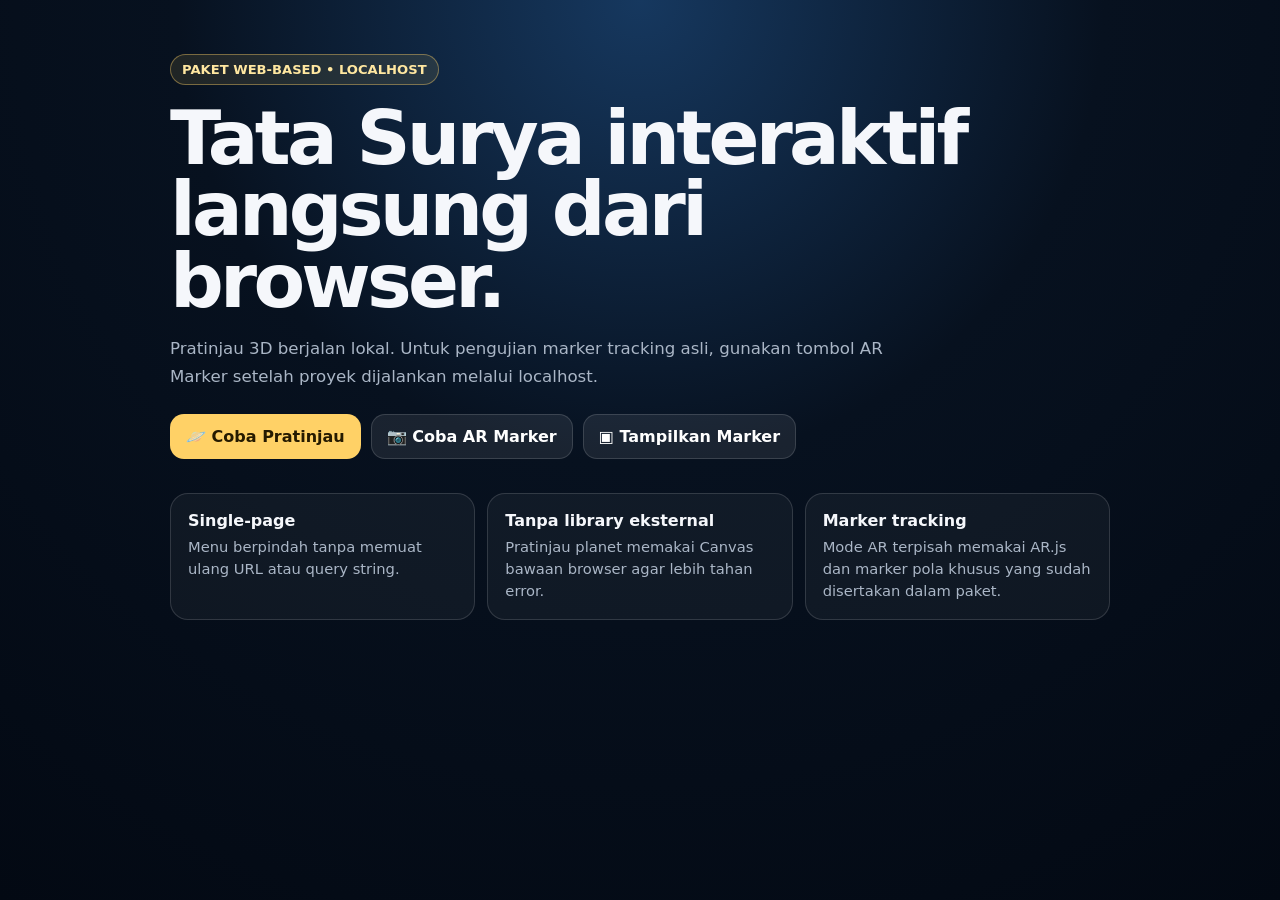
==== index.html @ 42e5815b "Add files via upload" ====
<!doctype html>
<html lang="id">
<head>
<meta charset="utf-8" />
<meta name="viewport" content="width=device-width,initial-scale=1,viewport-fit=cover" />
<meta name="theme-color" content="#07111f" />
<title>WebAR Tata Surya — Paket Localhost</title>
<style>
:root{color-scheme:dark;--bg:#07111f;--panel:rgba(7,17,31,.88);--line:rgba(255,255,255,.14);--text:#f5f7fb;--muted:#aab6c6;--accent:#ffd166;--danger:#ff7b7b}
*{box-sizing:border-box}html,body{margin:0;width:100%;height:100%;font-family:Inter,ui-sans-serif,system-ui,-apple-system,BlinkMacSystemFont,"Segoe UI",sans-serif;background:#030913;color:var(--text);overflow:hidden}
button{font:inherit}.app{position:relative;width:100%;height:100%;background:radial-gradient(circle at 50% 0,#16385f 0,#07111f 42%,#030913 100%)}
.view{display:none;position:absolute;inset:0}.view.active{display:block}.home{overflow:auto;padding:54px 20px 120px}.home-inner{max-width:940px;margin:auto}.badge{display:inline-block;padding:7px 11px;border-radius:999px;border:1px solid rgba(255,209,102,.4);background:rgba(255,209,102,.1);color:#ffe7a0;font-size:.82rem;font-weight:800}.home h1{font-size:clamp(2.3rem,8vw,4.7rem);line-height:.95;letter-spacing:-.05em;margin:18px 0;max-width:820px}.lead{max-width:730px;line-height:1.65;color:var(--muted);font-size:1.04rem}.actions{display:flex;gap:10px;flex-wrap:wrap;margin-top:24px}.btn{border:1px solid var(--line);border-radius:14px;padding:12px 15px;font-weight:800;cursor:pointer;background:rgba(255,255,255,.08);color:#fff}.btn.primary{background:var(--accent);color:#251a00;border-color:transparent}.btn:active{transform:translateY(1px)}.grid{display:grid;grid-template-columns:repeat(3,1fr);gap:12px;margin-top:34px}.card{padding:17px;border:1px solid var(--line);border-radius:18px;background:rgba(255,255,255,.045)}.card strong{display:block;margin-bottom:6px}.card span{color:var(--muted);font-size:.92rem;line-height:1.5}
.topbar{position:absolute;z-index:20;top:10px;left:10px;right:10px;display:flex;gap:8px;justify-content:space-between;pointer-events:none}.topbar>*{pointer-events:auto}.navgrp{display:flex;gap:7px;flex-wrap:wrap}.navbtn{border:1px solid var(--line);background:rgba(4,10,18,.82);backdrop-filter:blur(10px);color:#fff;border-radius:999px;padding:9px 12px;cursor:pointer;font-weight:700;font-size:.82rem}.status{position:absolute;z-index:18;top:58px;left:50%;transform:translateX(-50%);max-width:min(92vw,720px);padding:8px 12px;border-radius:999px;background:rgba(4,10,18,.76);border:1px solid var(--line);font-size:.82rem;text-align:center;backdrop-filter:blur(10px)}
.scene{position:absolute;inset:0;background:#020712}.scene canvas{width:100%;height:100%;display:block;touch-action:none}.controls{position:absolute;z-index:20;left:10px;right:10px;bottom:10px;display:flex;align-items:center;gap:9px;flex-wrap:wrap;padding:10px;border:1px solid var(--line);border-radius:16px;background:var(--panel);backdrop-filter:blur(12px)}.controls .btn{padding:9px 12px}.controls label{display:flex;align-items:center;gap:8px;font-size:.86rem}.controls .grow{flex:1 1 180px}.controls input[type=range]{width:min(35vw,180px)}
.camera-wrap{position:absolute;inset:0;background:#000;overflow:hidden}.camera-wrap video{position:absolute;inset:0;width:100%;height:100%;object-fit:cover;background:#000}.camera-wrap canvas{position:absolute;inset:0;width:100%;height:100%;pointer-events:none}.camera-msg{position:absolute;z-index:15;left:50%;top:50%;transform:translate(-50%,-50%);width:min(88vw,520px);padding:18px;border-radius:18px;background:rgba(5,12,22,.9);border:1px solid var(--line);text-align:center;line-height:1.5}.camera-msg.hidden{display:none}.camera-msg strong{display:block;margin-bottom:6px}.camera-msg p{margin:6px 0;color:var(--muted)}
.marker{overflow:auto;background:#f7f7f7;color:#111;padding:72px 18px 100px;text-align:center}.marker-box{max-width:560px;margin:0 auto}.marker-art{width:min(82vw,480px);aspect-ratio:1;margin:22px auto;background:#fff;border:34px solid #111;display:grid;place-items:center;box-shadow:0 8px 30px rgba(0,0,0,.12)}.marker-core{width:72%;height:72%;display:grid;grid-template-columns:repeat(4,1fr);grid-template-rows:repeat(4,1fr);gap:5%;transform:rotate(8deg)}.marker-core i{display:block;background:#111}.marker-core i:nth-child(2),.marker-core i:nth-child(4),.marker-core i:nth-child(5),.marker-core i:nth-child(7),.marker-core i:nth-child(10),.marker-core i:nth-child(12),.marker-core i:nth-child(13),.marker-core i:nth-child(15){background:transparent;border:7px solid #111}.marker p{color:#555;line-height:1.55}.notice{margin:18px auto 0;max-width:680px;padding:12px 14px;border-radius:14px;background:#fff3cd;color:#5f4a00;border:1px solid #f0d77b;font-size:.9rem;line-height:1.5}
.toast{position:absolute;z-index:50;left:50%;bottom:86px;transform:translateX(-50%);max-width:min(92vw,620px);padding:10px 13px;border-radius:12px;background:#1d2a3c;border:1px solid var(--line);box-shadow:0 12px 30px rgba(0,0,0,.3);font-size:.84rem;opacity:0;pointer-events:none;transition:.2s}.toast.show{opacity:1}.toast.error{background:#3a171a;border-color:rgba(255,123,123,.5)}
@media(max-width:720px){.grid{grid-template-columns:1fr}.home{padding-top:42px}.status{top:58px}.controls{bottom:7px;left:7px;right:7px}.topbar{left:7px;right:7px;gap:5px}.navgrp{gap:4px;flex-wrap:nowrap}.navbtn{padding:8px 9px;font-size:.75rem}}
@media print{body{overflow:visible}.app,.view{position:static;height:auto}.view{display:none!important}#markerView{display:block!important}.topbar,.notice{display:none!important}.marker{padding:0}.marker-art{box-shadow:none;margin:0 auto}}
</style>
</head>
<body>
<div class="app" id="app">
  <section class="view home active" id="homeView">
    <div class="home-inner">
      <span class="badge">PAKET WEB-BASED • LOCALHOST</span>
      <h1>Tata Surya interaktif langsung dari browser.</h1>
      <p class="lead">Pratinjau 3D berjalan lokal. Untuk pengujian marker tracking asli, gunakan tombol AR Marker setelah proyek dijalankan melalui localhost.</p>
      <div class="actions">
        <button class="btn primary" data-view="previewView">🪐 Coba Pratinjau</button>
        <button class="btn" onclick="location.href='ar-marker.html'">📷 Coba AR Marker</button>
        <button class="btn" onclick="location.href='marker.html'">▣ Tampilkan Marker</button>
      </div>
      <div class="grid">
        <div class="card"><strong>Single-page</strong><span>Menu berpindah tanpa memuat ulang URL atau query string.</span></div>
        <div class="card"><strong>Tanpa library eksternal</strong><span>Pratinjau planet memakai Canvas bawaan browser agar lebih tahan error.</span></div>
        <div class="card"><strong>Marker tracking</strong><span>Mode AR terpisah memakai AR.js dan marker pola khusus yang sudah disertakan dalam paket.</span></div>
      </div>
    </div>
  </section>

  <section class="view" id="previewView">
    <div class="scene"><canvas id="previewCanvas"></canvas></div>
    <div class="topbar"><button class="navbtn keep" data-view="homeView">← Menu</button><div class="navgrp"><button class="navbtn" data-view="previewView">3D</button><button class="navbtn" onclick="location.href='ar-marker.html'">AR</button><button class="navbtn" onclick="location.href='marker.html'">Marker</button></div></div>
    <div class="status">Geser kiri/kanan untuk mengubah sudut pandang.</div>
    <div class="controls">
      <button class="btn" id="pausePreview">⏸ Jeda</button>
      <label class="grow">Kecepatan <input id="speedPreview" type="range" min="0.2" max="3" step="0.1" value="1"><strong id="speedPreviewText">1.0×</strong></label>
      <label><input id="labelsPreview" type="checkbox" checked> Label</label>
    </div>
  </section>

  <section class="view" id="arView">
    <div class="camera-wrap">
      <video id="cameraVideo" autoplay playsinline muted></video>
      <canvas id="arCanvas"></canvas>
      <div class="camera-msg" id="cameraMsg"><strong>Mode kamera belum aktif</strong><p>Tekan tombol “Aktifkan Kamera”. Browser akan meminta izin kamera bila didukung.</p><button class="btn primary" id="startCamera">Aktifkan Kamera</button></div>
    </div>
    <div class="topbar"><button class="navbtn keep" data-view="homeView">← Menu</button><div class="navgrp"><button class="navbtn" data-view="previewView">3D</button><button class="navbtn" onclick="location.href='ar-marker.html'">AR</button><button class="navbtn" onclick="location.href='marker.html'">Marker</button></div></div>
    <div class="status" id="arStatus">Mode AR prototipe: objek 3D ditumpangkan di atas kamera.</div>
    <div class="controls">
      <button class="btn" id="pauseAR">⏸ Jeda</button>
      <label class="grow">Kecepatan <input id="speedAR" type="range" min="0.2" max="3" step="0.1" value="1"><strong id="speedARText">1.0×</strong></label>
      <label><input id="labelsAR" type="checkbox" checked> Label</label>
    </div>
  </section>

  <section class="view marker" id="markerView">
    <div class="topbar"><button class="navbtn keep" data-view="homeView">← Menu</button><div class="navgrp"><button class="navbtn" data-view="previewView">3D</button><button class="navbtn" onclick="location.href='ar-marker.html'">AR</button><button class="navbtn" onclick="location.href='marker.html'">Marker</button></div></div>
    <div class="marker-box">
      <h1>Marker prototipe</h1>
      <p>Marker ini digunakan sebagai contoh target cetak. Pada versi final WebAR, tracking marker dapat diaktifkan setelah halaman dipublikasikan melalui HTTPS.</p>
      <div class="marker-art" aria-label="Marker hitam putih">
        <div class="marker-core">
          <i></i><i></i><i></i><i></i><i></i><i></i><i></i><i></i><i></i><i></i><i></i><i></i><i></i><i></i><i></i><i></i>
        </div>
      </div>
      <button class="btn primary" id="printMarker">Cetak Marker</button>
      <div class="notice"><strong>Catatan:</strong> versi ini memprioritaskan tombol dan pratinjau yang benar-benar berjalan. Tracking marker penuh belum dipaksakan di file lokal karena membutuhkan lingkungan HTTPS dan library AR yang dapat dimuat.</div>
    </div>
  </section>
  <div class="toast" id="toast"></div>
</div>
<script>
'use strict';
const PLANETS=[
{name:'Merkurius',color:'#aaa',size:4,orbit:.12,period:4.8},{name:'Venus',color:'#d6aa72',size:6,orbit:.18,period:7},{name:'Bumi',color:'#3385e6',size:6.5,orbit:.25,period:9},{name:'Mars',color:'#d05d3b',size:5,orbit:.32,period:11.5},{name:'Jupiter',color:'#c6a179',size:11,orbit:.42,period:15},{name:'Saturnus',color:'#d8c48e',size:9.5,orbit:.53,period:19,ring:true},{name:'Uranus',color:'#86d8e2',size:8,orbit:.64,period:23},{name:'Neptunus',color:'#466dd4',size:7.8,orbit:.75,period:28}
];
const state={speed:1,paused:false,labels:true,t:0,rotation:-.25,last:performance.now(),cameraStream:null,current:'homeView'};
const $=id=>document.getElementById(id);
function toast(msg,error=false){const t=$('toast');t.textContent=msg;t.className='toast show'+(error?' error':'');clearTimeout(toast.timer);toast.timer=setTimeout(()=>t.className='toast',2800)}
function showView(id){document.querySelectorAll('.view').forEach(v=>v.classList.toggle('active',v.id===id));state.current=id;if(id!=='arView') stopCamera();resizeAll();}
document.querySelectorAll('[data-view]').forEach(b=>b.addEventListener('click',()=>showView(b.dataset.view)));
$('printMarker').addEventListener('click',()=>window.print());

function bindControl(prefix){const pause=$('pause'+prefix),speed=$('speed'+prefix),speedText=$('speed'+prefix+'Text'),labels=$('labels'+prefix);pause.addEventListener('click',()=>{state.paused=!state.paused;document.querySelectorAll('#pausePreview,#pauseAR').forEach(x=>x.textContent=state.paused?'▶ Lanjutkan':'⏸ Jeda')});speed.addEventListener('input',()=>{state.speed=Number(speed.value);$('speedPreview').value=state.speed;$('speedAR').value=state.speed;$('speedPreviewText').textContent=state.speed.toFixed(1)+'×';$('speedARText').textContent=state.speed.toFixed(1)+'×'});labels.addEventListener('change',()=>{state.labels=labels.checked;$('labelsPreview').checked=state.labels;$('labelsAR').checked=state.labels})}
bindControl('Preview');bindControl('AR');

function setupDrag(canvas){let down=false,lastX=0;const start=x=>{down=true;lastX=x};const move=x=>{if(!down)return;state.rotation+=(x-lastX)*.007;lastX=x};canvas.addEventListener('pointerdown',e=>{canvas.setPointerCapture(e.pointerId);start(e.clientX)});canvas.addEventListener('pointermove',e=>move(e.clientX));canvas.addEventListener('pointerup',()=>down=false);canvas.addEventListener('pointercancel',()=>down=false)}
setupDrag($('previewCanvas'));

function sizeCanvas(c){const r=c.getBoundingClientRect(),d=Math.min(devicePixelRatio||1,2);const w=Math.max(1,Math.round(r.width*d)),h=Math.max(1,Math.round(r.height*d));if(c.width!==w||c.height!==h){c.width=w;c.height=h}return {w,h,d}}
function drawSolar(c,overlay=false){const {w,h,d}=sizeCanvas(c),ctx=c.getContext('2d');ctx.clearRect(0,0,w,h);if(!overlay){const g=ctx.createRadialGradient(w*.5,h*.42,0,w*.5,h*.42,Math.max(w,h)*.65);g.addColorStop(0,'#102b4f');g.addColorStop(1,'#020712');ctx.fillStyle=g;ctx.fillRect(0,0,w,h)}
 const cx=w*.5,cy=h*(overlay?.52:.50),base=Math.min(w,h)*.46;ctx.save();ctx.translate(cx,cy);ctx.rotate(state.rotation*.12);
 PLANETS.forEach(p=>{ctx.beginPath();ctx.strokeStyle=overlay?'rgba(255,255,255,.40)':'rgba(160,180,210,.28)';ctx.lineWidth=Math.max(1,d);ctx.ellipse(0,0,base*p.orbit,base*p.orbit*.34,0,0,Math.PI*2);ctx.stroke()});
 const sunR=Math.max(11,base*.052);const sg=ctx.createRadialGradient(-sunR*.25,-sunR*.25,sunR*.05,0,0,sunR);sg.addColorStop(0,'#fff0a6');sg.addColorStop(.45,'#ffca43');sg.addColorStop(1,'#f69000');ctx.fillStyle=sg;ctx.shadowColor='#ffb21b';ctx.shadowBlur=sunR*.9;ctx.beginPath();ctx.arc(0,0,sunR,0,Math.PI*2);ctx.fill();ctx.shadowBlur=0;
 const items=PLANETS.map((p,i)=>{const a=state.t/p.period*Math.PI*2+i*.69;const ox=Math.cos(a+state.rotation)*base*p.orbit,oz=Math.sin(a+state.rotation),oy=oz*base*p.orbit*.34;const z=(oz+1)/2,scale=.68+z*.7;return {p,i,x:ox,y:oy,z,scale}}).sort((a,b)=>a.z-b.z);
 items.forEach(o=>{const r=Math.max(3,o.p.size*d*.68*o.scale);ctx.fillStyle=o.p.color;ctx.beginPath();ctx.arc(o.x,o.y,r,0,Math.PI*2);ctx.fill();if(o.p.ring){ctx.strokeStyle='rgba(235,216,160,.9)';ctx.lineWidth=Math.max(2,d*1.2);ctx.beginPath();ctx.ellipse(o.x,o.y,r*1.75,r*.48,-.2,0,Math.PI*2);ctx.stroke()}if(state.labels){ctx.fillStyle='#fff';ctx.font=`${Math.max(10,11*d)}px system-ui`;ctx.textAlign='center';ctx.shadowColor='rgba(0,0,0,.85)';ctx.shadowBlur=4*d;ctx.fillText(o.p.name,o.x,o.y-r-6*d);ctx.shadowBlur=0}});ctx.restore()}
function frame(now){const dt=Math.min(.05,(now-state.last)/1000||0);state.last=now;if(!state.paused)state.t+=dt*state.speed;drawSolar($('previewCanvas'),false);drawSolar($('arCanvas'),true);requestAnimationFrame(frame)}requestAnimationFrame(frame);
function resizeAll(){drawSolar($('previewCanvas'),false);drawSolar($('arCanvas'),true)}window.addEventListener('resize',resizeAll);

async function startCamera(){const msg=$('cameraMsg'),status=$('arStatus');if(!navigator.mediaDevices||!navigator.mediaDevices.getUserMedia){msg.innerHTML='<strong>Kamera tidak tersedia pada konteks ini</strong><p>Browser/pratinjau ini tidak memberikan akses kamera. Simulasi planet tetap aktif di atas latar hitam.</p><button class="btn" id="retryCamera">Coba lagi</button>';setTimeout(()=>{const b=$('retryCamera');if(b)b.onclick=startCamera},0);toast('Akses kamera tidak tersedia di lingkungan ini.',true);return}
 try{status.textContent='Meminta izin kamera…';const stream=await navigator.mediaDevices.getUserMedia({video:{facingMode:{ideal:'environment'}},audio:false});state.cameraStream=stream;$('cameraVideo').srcObject=stream;await $('cameraVideo').play();msg.classList.add('hidden');status.textContent='Kamera aktif • Prototipe overlay AR berjalan';toast('Kamera aktif.');}
 catch(err){const reason=err&&err.name?err.name:'CameraError';status.textContent='Kamera gagal diaktifkan';msg.classList.remove('hidden');msg.innerHTML='<strong>Kamera belum dapat digunakan</strong><p>'+reason+'. Pastikan izin kamera diberikan dan halaman dibuka melalui HTTPS.</p><button class="btn primary" id="retryCamera">Coba lagi</button>';setTimeout(()=>{const b=$('retryCamera');if(b)b.onclick=startCamera},0);toast('Kamera gagal: '+reason,true)}}
function stopCamera(){if(state.cameraStream){state.cameraStream.getTracks().forEach(t=>t.stop());state.cameraStream=null}$('cameraVideo').srcObject=null;$('cameraMsg').classList.remove('hidden')}
$('startCamera').addEventListener('click',startCamera);
if(location.hash==='#preview'){showView('previewView')}else{showView('homeView')};
</script>
</body>
</html>
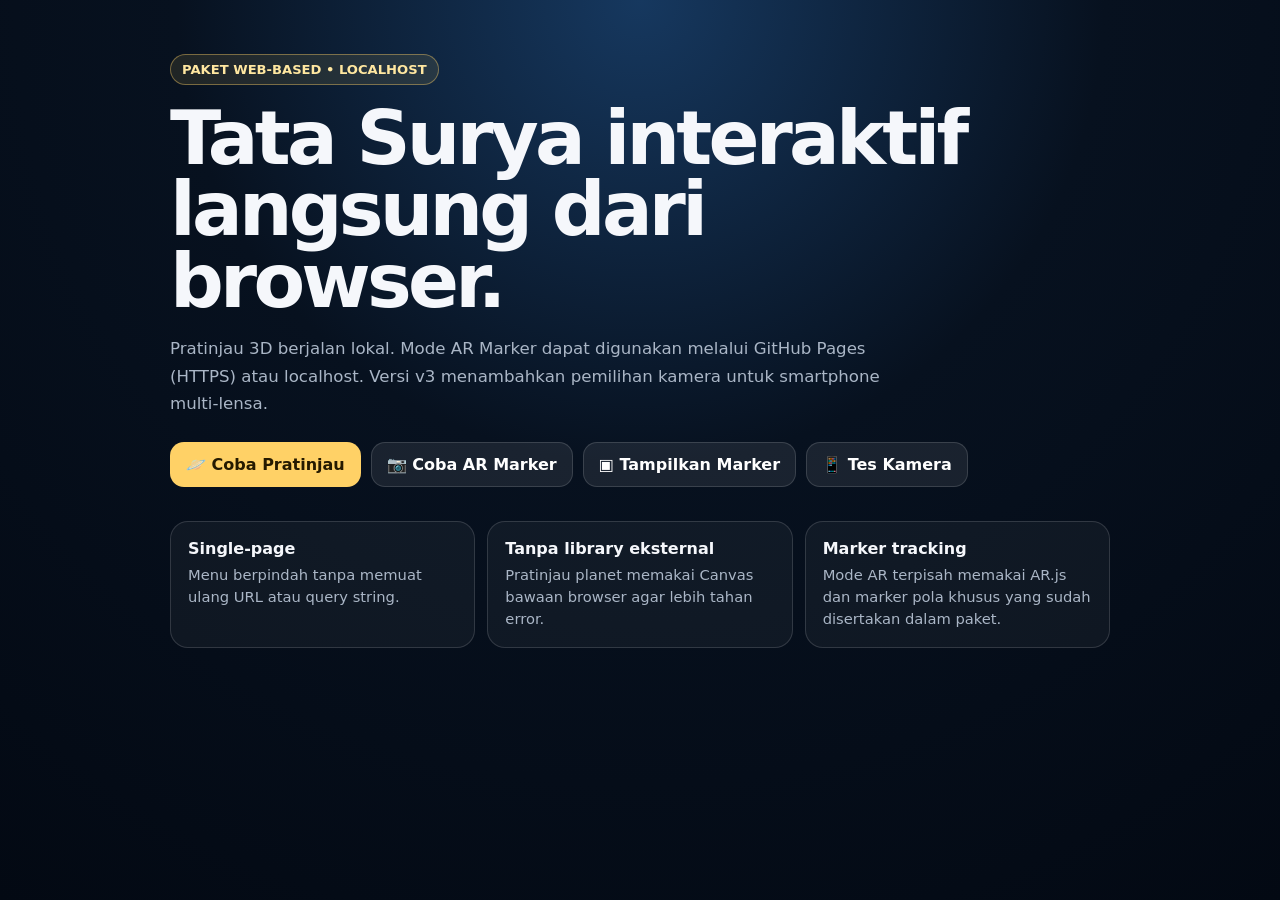
==== commit 16e0b054: "Add files via upload" ====
--- a/index.html
+++ b/index.html
@@ -25,11 +25,12 @@
     <div class="home-inner">
       <span class="badge">PAKET WEB-BASED • LOCALHOST</span>
       <h1>Tata Surya interaktif langsung dari browser.</h1>
-      <p class="lead">Pratinjau 3D berjalan lokal. Untuk pengujian marker tracking asli, gunakan tombol AR Marker setelah proyek dijalankan melalui localhost.</p>
+      <p class="lead">Pratinjau 3D berjalan lokal. Mode AR Marker dapat digunakan melalui GitHub Pages (HTTPS) atau localhost. Versi v3 menambahkan pemilihan kamera untuk smartphone multi-lensa.</p>
       <div class="actions">
         <button class="btn primary" data-view="previewView">🪐 Coba Pratinjau</button>
         <button class="btn" onclick="location.href='ar-marker.html'">📷 Coba AR Marker</button>
         <button class="btn" onclick="location.href='marker.html'">▣ Tampilkan Marker</button>
+        <button class="btn" onclick="location.href='camera-test.html'">📱 Tes Kamera</button>
       </div>
       <div class="grid">
         <div class="card"><strong>Single-page</strong><span>Menu berpindah tanpa memuat ulang URL atau query string.</span></div>
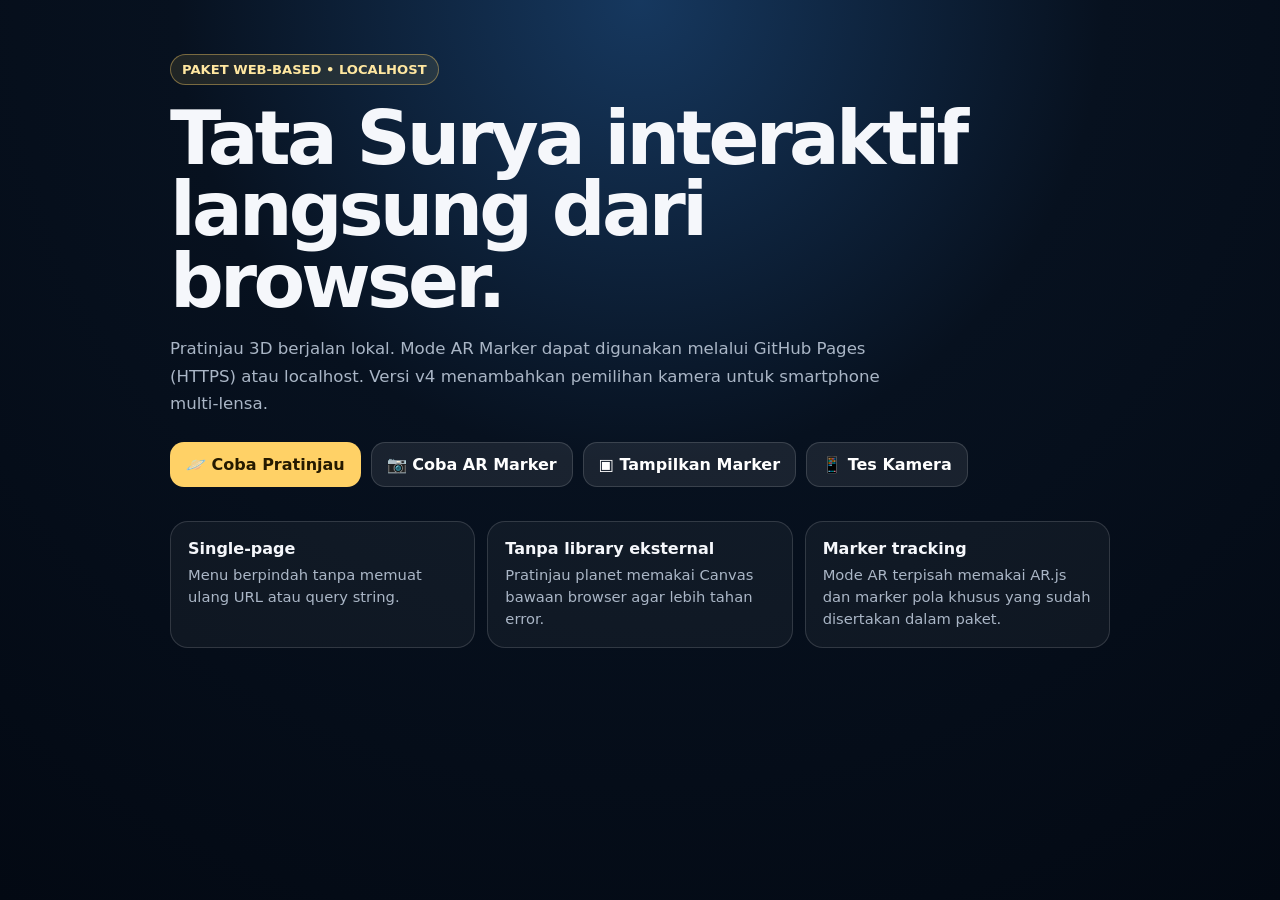
==== commit 705adeec: "Add files via upload" ====
--- a/index.html
+++ b/index.html
@@ -25,7 +25,7 @@
     <div class="home-inner">
       <span class="badge">PAKET WEB-BASED • LOCALHOST</span>
       <h1>Tata Surya interaktif langsung dari browser.</h1>
-      <p class="lead">Pratinjau 3D berjalan lokal. Mode AR Marker dapat digunakan melalui GitHub Pages (HTTPS) atau localhost. Versi v3 menambahkan pemilihan kamera untuk smartphone multi-lensa.</p>
+      <p class="lead">Pratinjau 3D berjalan lokal. Mode AR Marker dapat digunakan melalui GitHub Pages (HTTPS) atau localhost. Versi v4 menambahkan pemilihan kamera untuk smartphone multi-lensa.</p>
       <div class="actions">
         <button class="btn primary" data-view="previewView">🪐 Coba Pratinjau</button>
         <button class="btn" onclick="location.href='ar-marker.html'">📷 Coba AR Marker</button>
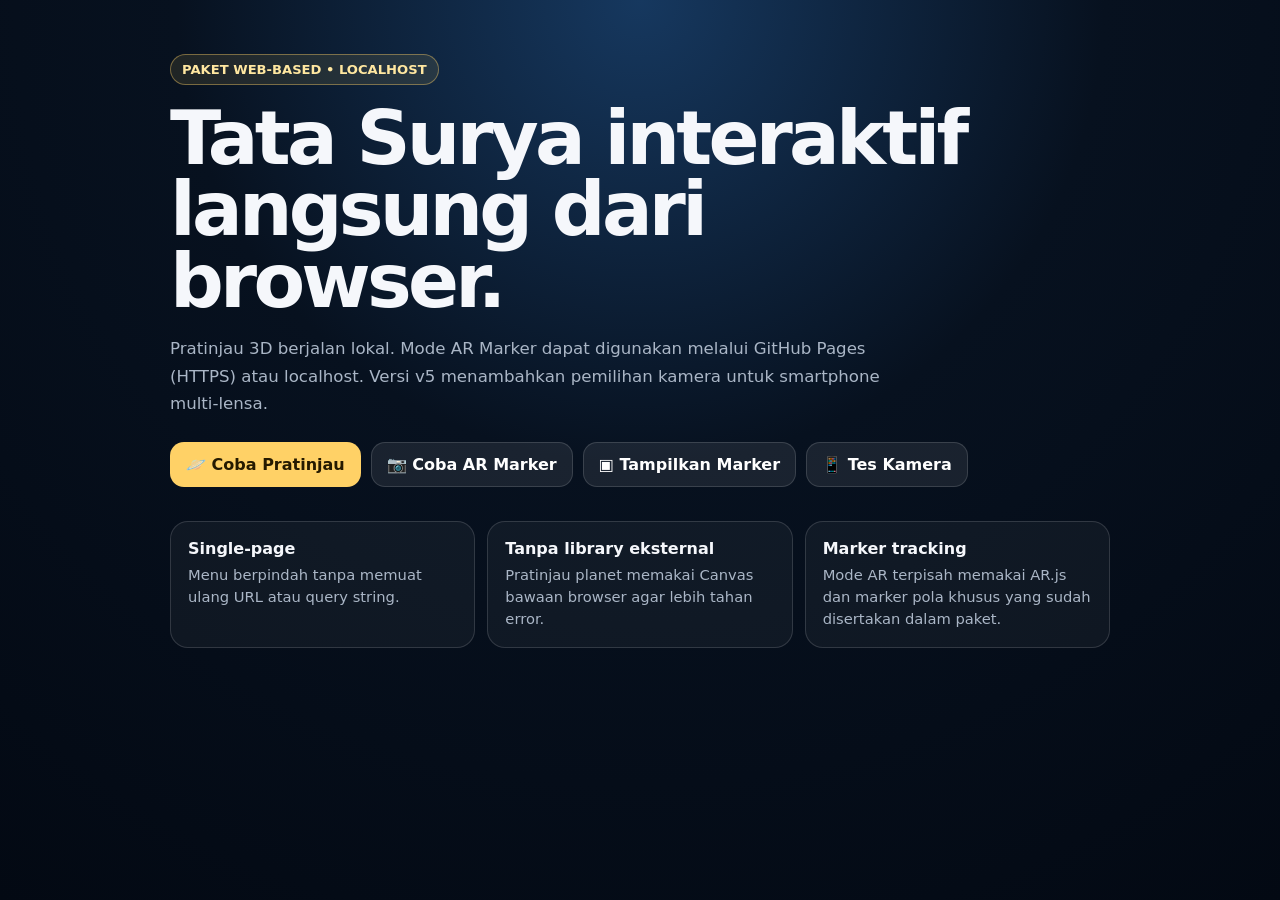
==== commit 1fc51caa: "Add files via upload" ====
--- a/index.html
+++ b/index.html
@@ -25,7 +25,7 @@
     <div class="home-inner">
       <span class="badge">PAKET WEB-BASED • LOCALHOST</span>
       <h1>Tata Surya interaktif langsung dari browser.</h1>
-      <p class="lead">Pratinjau 3D berjalan lokal. Mode AR Marker dapat digunakan melalui GitHub Pages (HTTPS) atau localhost. Versi v4 menambahkan pemilihan kamera untuk smartphone multi-lensa.</p>
+      <p class="lead">Pratinjau 3D berjalan lokal. Mode AR Marker dapat digunakan melalui GitHub Pages (HTTPS) atau localhost. Versi v5 menambahkan pemilihan kamera untuk smartphone multi-lensa.</p>
       <div class="actions">
         <button class="btn primary" data-view="previewView">🪐 Coba Pratinjau</button>
         <button class="btn" onclick="location.href='ar-marker.html'">📷 Coba AR Marker</button>
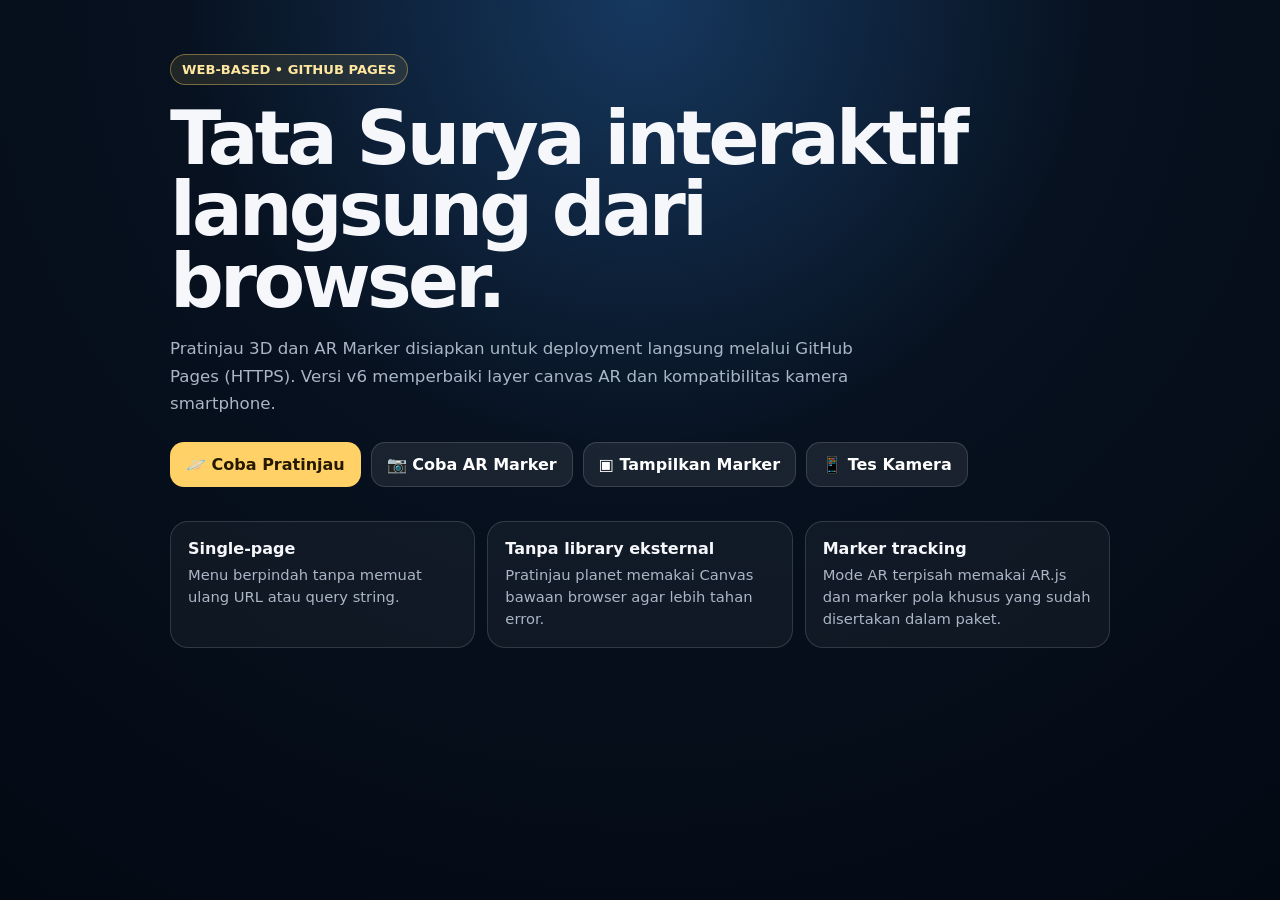
==== commit d75563ca: "Add files via upload" ====
--- a/index.html
+++ b/index.html
@@ -4,7 +4,7 @@
 <meta charset="utf-8" />
 <meta name="viewport" content="width=device-width,initial-scale=1,viewport-fit=cover" />
 <meta name="theme-color" content="#07111f" />
-<title>WebAR Tata Surya — Paket Localhost</title>
+<title>WebAR Tata Surya — GitHub Pages</title>
 <style>
 :root{color-scheme:dark;--bg:#07111f;--panel:rgba(7,17,31,.88);--line:rgba(255,255,255,.14);--text:#f5f7fb;--muted:#aab6c6;--accent:#ffd166;--danger:#ff7b7b}
 *{box-sizing:border-box}html,body{margin:0;width:100%;height:100%;font-family:Inter,ui-sans-serif,system-ui,-apple-system,BlinkMacSystemFont,"Segoe UI",sans-serif;background:#030913;color:var(--text);overflow:hidden}
@@ -23,9 +23,9 @@
 <div class="app" id="app">
   <section class="view home active" id="homeView">
     <div class="home-inner">
-      <span class="badge">PAKET WEB-BASED • LOCALHOST</span>
+      <span class="badge">WEB-BASED • GITHUB PAGES</span>
       <h1>Tata Surya interaktif langsung dari browser.</h1>
-      <p class="lead">Pratinjau 3D berjalan lokal. Mode AR Marker dapat digunakan melalui GitHub Pages (HTTPS) atau localhost. Versi v5 menambahkan pemilihan kamera untuk smartphone multi-lensa.</p>
+      <p class="lead">Pratinjau 3D dan AR Marker disiapkan untuk deployment langsung melalui GitHub Pages (HTTPS). Versi v6 memperbaiki layer canvas AR dan kompatibilitas kamera smartphone.</p>
       <div class="actions">
         <button class="btn primary" data-view="previewView">🪐 Coba Pratinjau</button>
         <button class="btn" onclick="location.href='ar-marker.html'">📷 Coba AR Marker</button>
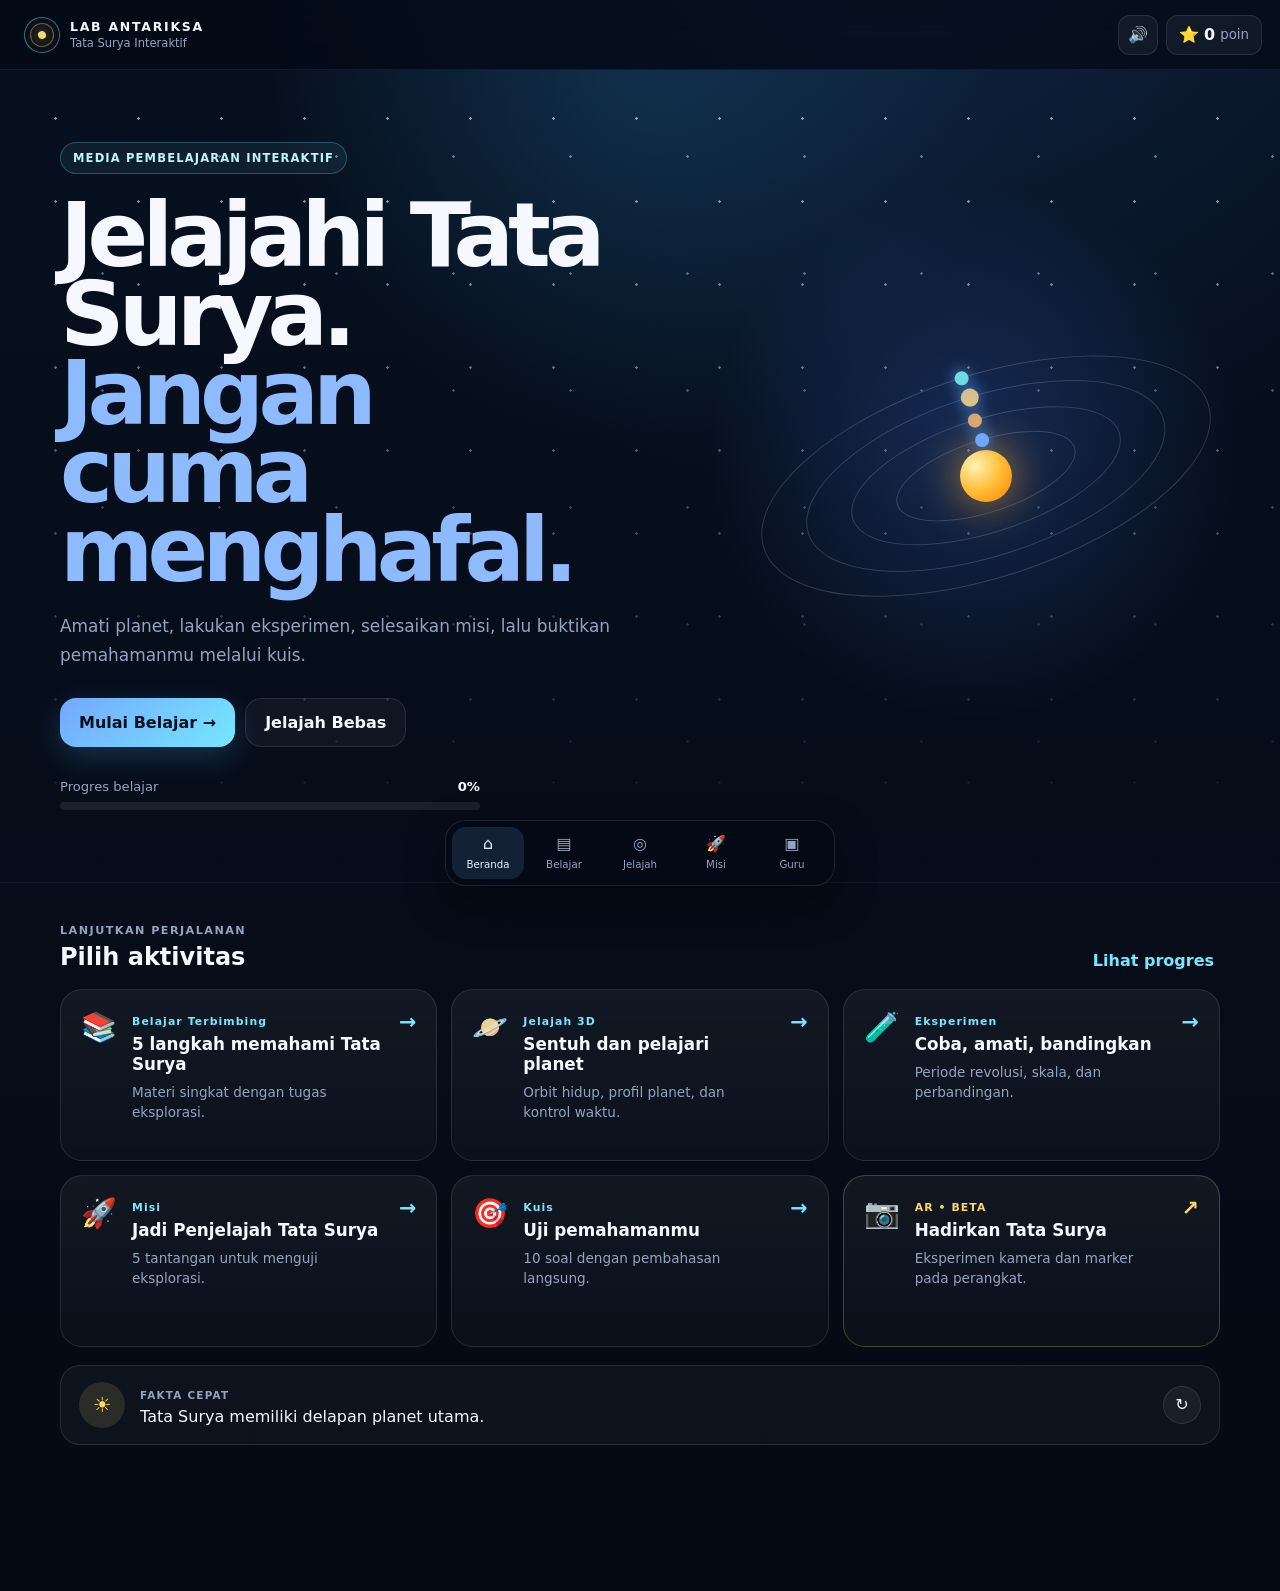
==== commit 6836f9e8: "Add files via upload" ====
--- a/index.html
+++ b/index.html
@@ -1,121 +1,151 @@
 <!doctype html>
 <html lang="id">
 <head>
-<meta charset="utf-8" />
-<meta name="viewport" content="width=device-width,initial-scale=1,viewport-fit=cover" />
-<meta name="theme-color" content="#07111f" />
-<title>WebAR Tata Surya — GitHub Pages</title>
-<style>
-:root{color-scheme:dark;--bg:#07111f;--panel:rgba(7,17,31,.88);--line:rgba(255,255,255,.14);--text:#f5f7fb;--muted:#aab6c6;--accent:#ffd166;--danger:#ff7b7b}
-*{box-sizing:border-box}html,body{margin:0;width:100%;height:100%;font-family:Inter,ui-sans-serif,system-ui,-apple-system,BlinkMacSystemFont,"Segoe UI",sans-serif;background:#030913;color:var(--text);overflow:hidden}
-button{font:inherit}.app{position:relative;width:100%;height:100%;background:radial-gradient(circle at 50% 0,#16385f 0,#07111f 42%,#030913 100%)}
-.view{display:none;position:absolute;inset:0}.view.active{display:block}.home{overflow:auto;padding:54px 20px 120px}.home-inner{max-width:940px;margin:auto}.badge{display:inline-block;padding:7px 11px;border-radius:999px;border:1px solid rgba(255,209,102,.4);background:rgba(255,209,102,.1);color:#ffe7a0;font-size:.82rem;font-weight:800}.home h1{font-size:clamp(2.3rem,8vw,4.7rem);line-height:.95;letter-spacing:-.05em;margin:18px 0;max-width:820px}.lead{max-width:730px;line-height:1.65;color:var(--muted);font-size:1.04rem}.actions{display:flex;gap:10px;flex-wrap:wrap;margin-top:24px}.btn{border:1px solid var(--line);border-radius:14px;padding:12px 15px;font-weight:800;cursor:pointer;background:rgba(255,255,255,.08);color:#fff}.btn.primary{background:var(--accent);color:#251a00;border-color:transparent}.btn:active{transform:translateY(1px)}.grid{display:grid;grid-template-columns:repeat(3,1fr);gap:12px;margin-top:34px}.card{padding:17px;border:1px solid var(--line);border-radius:18px;background:rgba(255,255,255,.045)}.card strong{display:block;margin-bottom:6px}.card span{color:var(--muted);font-size:.92rem;line-height:1.5}
-.topbar{position:absolute;z-index:20;top:10px;left:10px;right:10px;display:flex;gap:8px;justify-content:space-between;pointer-events:none}.topbar>*{pointer-events:auto}.navgrp{display:flex;gap:7px;flex-wrap:wrap}.navbtn{border:1px solid var(--line);background:rgba(4,10,18,.82);backdrop-filter:blur(10px);color:#fff;border-radius:999px;padding:9px 12px;cursor:pointer;font-weight:700;font-size:.82rem}.status{position:absolute;z-index:18;top:58px;left:50%;transform:translateX(-50%);max-width:min(92vw,720px);padding:8px 12px;border-radius:999px;background:rgba(4,10,18,.76);border:1px solid var(--line);font-size:.82rem;text-align:center;backdrop-filter:blur(10px)}
-.scene{position:absolute;inset:0;background:#020712}.scene canvas{width:100%;height:100%;display:block;touch-action:none}.controls{position:absolute;z-index:20;left:10px;right:10px;bottom:10px;display:flex;align-items:center;gap:9px;flex-wrap:wrap;padding:10px;border:1px solid var(--line);border-radius:16px;background:var(--panel);backdrop-filter:blur(12px)}.controls .btn{padding:9px 12px}.controls label{display:flex;align-items:center;gap:8px;font-size:.86rem}.controls .grow{flex:1 1 180px}.controls input[type=range]{width:min(35vw,180px)}
-.camera-wrap{position:absolute;inset:0;background:#000;overflow:hidden}.camera-wrap video{position:absolute;inset:0;width:100%;height:100%;object-fit:cover;background:#000}.camera-wrap canvas{position:absolute;inset:0;width:100%;height:100%;pointer-events:none}.camera-msg{position:absolute;z-index:15;left:50%;top:50%;transform:translate(-50%,-50%);width:min(88vw,520px);padding:18px;border-radius:18px;background:rgba(5,12,22,.9);border:1px solid var(--line);text-align:center;line-height:1.5}.camera-msg.hidden{display:none}.camera-msg strong{display:block;margin-bottom:6px}.camera-msg p{margin:6px 0;color:var(--muted)}
-.marker{overflow:auto;background:#f7f7f7;color:#111;padding:72px 18px 100px;text-align:center}.marker-box{max-width:560px;margin:0 auto}.marker-art{width:min(82vw,480px);aspect-ratio:1;margin:22px auto;background:#fff;border:34px solid #111;display:grid;place-items:center;box-shadow:0 8px 30px rgba(0,0,0,.12)}.marker-core{width:72%;height:72%;display:grid;grid-template-columns:repeat(4,1fr);grid-template-rows:repeat(4,1fr);gap:5%;transform:rotate(8deg)}.marker-core i{display:block;background:#111}.marker-core i:nth-child(2),.marker-core i:nth-child(4),.marker-core i:nth-child(5),.marker-core i:nth-child(7),.marker-core i:nth-child(10),.marker-core i:nth-child(12),.marker-core i:nth-child(13),.marker-core i:nth-child(15){background:transparent;border:7px solid #111}.marker p{color:#555;line-height:1.55}.notice{margin:18px auto 0;max-width:680px;padding:12px 14px;border-radius:14px;background:#fff3cd;color:#5f4a00;border:1px solid #f0d77b;font-size:.9rem;line-height:1.5}
-.toast{position:absolute;z-index:50;left:50%;bottom:86px;transform:translateX(-50%);max-width:min(92vw,620px);padding:10px 13px;border-radius:12px;background:#1d2a3c;border:1px solid var(--line);box-shadow:0 12px 30px rgba(0,0,0,.3);font-size:.84rem;opacity:0;pointer-events:none;transition:.2s}.toast.show{opacity:1}.toast.error{background:#3a171a;border-color:rgba(255,123,123,.5)}
-@media(max-width:720px){.grid{grid-template-columns:1fr}.home{padding-top:42px}.status{top:58px}.controls{bottom:7px;left:7px;right:7px}.topbar{left:7px;right:7px;gap:5px}.navgrp{gap:4px;flex-wrap:nowrap}.navbtn{padding:8px 9px;font-size:.75rem}}
-@media print{body{overflow:visible}.app,.view{position:static;height:auto}.view{display:none!important}#markerView{display:block!important}.topbar,.notice{display:none!important}.marker{padding:0}.marker-art{box-shadow:none;margin:0 auto}}
-</style>
+<meta charset="utf-8">
+<meta name="viewport" content="width=device-width,initial-scale=1,viewport-fit=cover">
+<meta name="theme-color" content="#07101f">
+<meta name="description" content="Laboratorium Tata Surya Interaktif — media pembelajaran berbasis web dengan jelajah planet, eksperimen, misi, kuis, dan AR beta.">
+<title>Laboratorium Tata Surya Interaktif</title>
+<link rel="stylesheet" href="styles.css">
 </head>
 <body>
-<div class="app" id="app">
-  <section class="view home active" id="homeView">
-    <div class="home-inner">
-      <span class="badge">WEB-BASED • GITHUB PAGES</span>
-      <h1>Tata Surya interaktif langsung dari browser.</h1>
-      <p class="lead">Pratinjau 3D dan AR Marker disiapkan untuk deployment langsung melalui GitHub Pages (HTTPS). Versi v6 memperbaiki layer canvas AR dan kompatibilitas kamera smartphone.</p>
-      <div class="actions">
-        <button class="btn primary" data-view="previewView">🪐 Coba Pratinjau</button>
-        <button class="btn" onclick="location.href='ar-marker.html'">📷 Coba AR Marker</button>
-        <button class="btn" onclick="location.href='marker.html'">▣ Tampilkan Marker</button>
-        <button class="btn" onclick="location.href='camera-test.html'">📱 Tes Kamera</button>
-      </div>
-      <div class="grid">
-        <div class="card"><strong>Single-page</strong><span>Menu berpindah tanpa memuat ulang URL atau query string.</span></div>
-        <div class="card"><strong>Tanpa library eksternal</strong><span>Pratinjau planet memakai Canvas bawaan browser agar lebih tahan error.</span></div>
-        <div class="card"><strong>Marker tracking</strong><span>Mode AR terpisah memakai AR.js dan marker pola khusus yang sudah disertakan dalam paket.</span></div>
-      </div>
+<div id="app" class="app-shell">
+  <header class="top-shell">
+    <button class="brand" data-route="home" aria-label="Beranda">
+      <span class="brand-orbit"><i></i></span>
+      <span><b>LAB ANTARIKSA</b><small>Tata Surya Interaktif</small></span>
+    </button>
+    <div class="top-actions">
+      <button class="icon-btn" id="soundToggle" title="Suara" aria-label="Suara">🔊</button>
+      <button class="profile-chip" data-route="progress"><span>⭐</span><b id="topPoints">0</b><small> poin</small></button>
     </div>
-  </section>
+  </header>
 
-  <section class="view" id="previewView">
-    <div class="scene"><canvas id="previewCanvas"></canvas></div>
-    <div class="topbar"><button class="navbtn keep" data-view="homeView">← Menu</button><div class="navgrp"><button class="navbtn" data-view="previewView">3D</button><button class="navbtn" onclick="location.href='ar-marker.html'">AR</button><button class="navbtn" onclick="location.href='marker.html'">Marker</button></div></div>
-    <div class="status">Geser kiri/kanan untuk mengubah sudut pandang.</div>
-    <div class="controls">
-      <button class="btn" id="pausePreview">⏸ Jeda</button>
-      <label class="grow">Kecepatan <input id="speedPreview" type="range" min="0.2" max="3" step="0.1" value="1"><strong id="speedPreviewText">1.0×</strong></label>
-      <label><input id="labelsPreview" type="checkbox" checked> Label</label>
-    </div>
-  </section>
-
-  <section class="view" id="arView">
-    <div class="camera-wrap">
-      <video id="cameraVideo" autoplay playsinline muted></video>
-      <canvas id="arCanvas"></canvas>
-      <div class="camera-msg" id="cameraMsg"><strong>Mode kamera belum aktif</strong><p>Tekan tombol “Aktifkan Kamera”. Browser akan meminta izin kamera bila didukung.</p><button class="btn primary" id="startCamera">Aktifkan Kamera</button></div>
-    </div>
-    <div class="topbar"><button class="navbtn keep" data-view="homeView">← Menu</button><div class="navgrp"><button class="navbtn" data-view="previewView">3D</button><button class="navbtn" onclick="location.href='ar-marker.html'">AR</button><button class="navbtn" onclick="location.href='marker.html'">Marker</button></div></div>
-    <div class="status" id="arStatus">Mode AR prototipe: objek 3D ditumpangkan di atas kamera.</div>
-    <div class="controls">
-      <button class="btn" id="pauseAR">⏸ Jeda</button>
-      <label class="grow">Kecepatan <input id="speedAR" type="range" min="0.2" max="3" step="0.1" value="1"><strong id="speedARText">1.0×</strong></label>
-      <label><input id="labelsAR" type="checkbox" checked> Label</label>
-    </div>
-  </section>
-
-  <section class="view marker" id="markerView">
-    <div class="topbar"><button class="navbtn keep" data-view="homeView">← Menu</button><div class="navgrp"><button class="navbtn" data-view="previewView">3D</button><button class="navbtn" onclick="location.href='ar-marker.html'">AR</button><button class="navbtn" onclick="location.href='marker.html'">Marker</button></div></div>
-    <div class="marker-box">
-      <h1>Marker prototipe</h1>
-      <p>Marker ini digunakan sebagai contoh target cetak. Pada versi final WebAR, tracking marker dapat diaktifkan setelah halaman dipublikasikan melalui HTTPS.</p>
-      <div class="marker-art" aria-label="Marker hitam putih">
-        <div class="marker-core">
-          <i></i><i></i><i></i><i></i><i></i><i></i><i></i><i></i><i></i><i></i><i></i><i></i><i></i><i></i><i></i><i></i>
+  <main id="mainContent">
+    <section class="screen active" data-screen="home">
+      <div class="hero">
+        <div class="hero-stars" aria-hidden="true"></div>
+        <div class="hero-copy">
+          <span class="pill">MEDIA PEMBELAJARAN INTERAKTIF</span>
+          <h1>Jelajahi Tata Surya.<br><span>Jangan cuma menghafal.</span></h1>
+          <p>Amati planet, lakukan eksperimen, selesaikan misi, lalu buktikan pemahamanmu melalui kuis.</p>
+          <div class="hero-actions">
+            <button class="btn primary large" data-route="learn">Mulai Belajar <span>→</span></button>
+            <button class="btn ghost large" data-route="explore">Jelajah Bebas</button>
+          </div>
+          <div class="hero-progress">
+            <div><span>Progres belajar</span><b id="heroProgressText">0%</b></div>
+            <div class="progress-line"><i id="heroProgressBar"></i></div>
+          </div>
+        </div>
+        <div class="hero-visual" aria-hidden="true">
+          <div class="mini-system">
+            <div class="mini-sun"></div>
+            <i class="orbit o1"><b></b></i><i class="orbit o2"><b></b></i><i class="orbit o3"><b></b></i><i class="orbit o4"><b></b></i>
+          </div>
         </div>
       </div>
-      <button class="btn primary" id="printMarker">Cetak Marker</button>
-      <div class="notice"><strong>Catatan:</strong> versi ini memprioritaskan tombol dan pratinjau yang benar-benar berjalan. Tracking marker penuh belum dipaksakan di file lokal karena membutuhkan lingkungan HTTPS dan library AR yang dapat dimuat.</div>
-    </div>
-  </section>
+
+      <div class="content-wrap home-sections">
+        <div class="section-title"><div><span>LANJUTKAN PERJALANAN</span><h2>Pilih aktivitas</h2></div><button class="text-btn" data-route="progress">Lihat progres</button></div>
+        <div class="activity-grid">
+          <button class="activity-card learn-card" data-route="learn"><span class="activity-icon">📚</span><div><small>Belajar Terbimbing</small><h3>5 langkah memahami Tata Surya</h3><p>Materi singkat dengan tugas eksplorasi.</p></div><b>→</b></button>
+          <button class="activity-card" data-route="explore"><span class="activity-icon">🪐</span><div><small>Jelajah 3D</small><h3>Sentuh dan pelajari planet</h3><p>Orbit hidup, profil planet, dan kontrol waktu.</p></div><b>→</b></button>
+          <button class="activity-card" data-route="experiment"><span class="activity-icon">🧪</span><div><small>Eksperimen</small><h3>Coba, amati, bandingkan</h3><p>Periode revolusi, skala, dan perbandingan.</p></div><b>→</b></button>
+          <button class="activity-card" data-route="missions"><span class="activity-icon">🚀</span><div><small>Misi</small><h3>Jadi Penjelajah Tata Surya</h3><p>5 tantangan untuk menguji eksplorasi.</p></div><b>→</b></button>
+          <button class="activity-card" data-route="quiz"><span class="activity-icon">🎯</span><div><small>Kuis</small><h3>Uji pemahamanmu</h3><p>10 soal dengan pembahasan langsung.</p></div><b>→</b></button>
+          <a class="activity-card ar-card" href="ar-marker.html"><span class="activity-icon">📷</span><div><small>AR • BETA</small><h3>Hadirkan Tata Surya</h3><p>Eksperimen kamera dan marker pada perangkat.</p></div><b>↗</b></a>
+        </div>
+
+        <div class="fact-strip"><div class="fact-orb">☀</div><div><small>FAKTA CEPAT</small><p id="quickFact">Tata Surya memiliki delapan planet utama.</p></div><button id="nextFact" class="round-btn">↻</button></div>
+      </div>
+    </section>
+
+    <section class="screen" data-screen="learn">
+      <div class="page-head content-wrap"><div><span class="eyebrow">BELAJAR TERBIMBING</span><h1>Kenali Tata Surya langkah demi langkah.</h1><p>Setiap bagian berisi satu konsep utama dan satu aktivitas kecil.</p></div><div class="lesson-ring"><strong id="lessonCount">1</strong><small>/ 5</small></div></div>
+      <div class="content-wrap lesson-layout">
+        <aside class="lesson-nav" id="lessonNav"></aside>
+        <article class="lesson-panel">
+          <div class="lesson-visual"><canvas id="lessonCanvas"></canvas><div class="visual-hint" id="lessonHint">Amati simulasi</div></div>
+          <div class="lesson-copy"><span class="eyebrow" id="lessonEyebrow"></span><h2 id="lessonTitle"></h2><p id="lessonBody"></p><div class="task-box"><span>🎯 Tugas kecil</span><p id="lessonTask"></p></div><div class="row-actions"><button class="btn ghost" id="lessonPrev">← Sebelumnya</button><button class="btn primary" id="lessonNext">Lanjut →</button></div></div>
+        </article>
+      </div>
+    </section>
+
+    <section class="screen full-screen-page" data-screen="explore">
+      <div class="space-stage" id="spaceStage"><canvas id="spaceCanvas"></canvas><div class="space-glow"></div></div>
+      <div class="explore-header"><button class="glass-btn" data-route="home">←</button><div><small>JELAJAH 3D</small><b id="exploreTitle">Tata Surya</b></div><button class="glass-btn" id="exploreHelp">?</button></div>
+      <div class="explore-tools"><button class="tool active" data-filter="all">Semua</button><button class="tool" data-filter="inner">Planet Dalam</button><button class="tool" data-filter="outer">Planet Luar</button></div>
+      <div class="explore-controls"><button class="control-btn" id="pauseOrbit">⏸</button><label><span>Waktu</span><input id="orbitSpeed" type="range" min="0.2" max="4" step="0.2" value="1"><b id="orbitSpeedText">1×</b></label><button class="control-btn" id="toggleLabels">Aa</button></div>
+      <div class="planet-sheet" id="planetSheet" aria-live="polite">
+        <button class="sheet-close" id="sheetClose">×</button><div class="planet-badge" id="planetBadge"></div><div class="sheet-head"><div><small id="planetType"></small><h2 id="planetName"></h2><p id="planetFact"></p></div><div class="planet-ball" id="planetBall"></div></div><div class="stat-grid" id="planetStats"></div><div class="sheet-actions"><button class="btn primary" id="compareThis">Bandingkan</button><button class="btn ghost" id="planetChallenge">Tantang Saya</button></div>
+      </div>
+    </section>
+
+    <section class="screen" data-screen="experiment">
+      <div class="page-head content-wrap"><div><span class="eyebrow">LABORATORIUM</span><h1>Belajar dengan mencoba.</h1><p>Ubah variabel, amati hasilnya, lalu tarik kesimpulan.</p></div></div>
+      <div class="content-wrap exp-tabs"><button class="tab active" data-exp="orbit">⏱ Tahun Planet</button><button class="tab" data-exp="scale">📏 Skala Planet</button><button class="tab" data-exp="compare">⚖️ Perbandingan</button></div>
+      <div class="content-wrap">
+        <section class="experiment-card active" data-exp-panel="orbit">
+          <div class="exp-copy"><span class="eyebrow">EKSPERIMEN 01</span><h2>Berapa lama satu tahun di planet lain?</h2><p>Pilih planet, jalankan waktu, dan lihat seberapa cepat planet menyelesaikan satu revolusi dibanding Bumi.</p><label class="field"><span>Pilih planet</span><select id="orbitPlanetSelect"></select></label><div class="row-actions"><button class="btn primary" id="runYear">▶ Jalankan</button><button class="btn ghost" id="resetYear">Ulangi</button></div><div class="insight" id="orbitInsight">Pilih planet lalu jalankan simulasi.</div></div>
+          <div class="exp-visual"><canvas id="orbitExperimentCanvas"></canvas><div class="year-meter"><div><span>Waktu simulasi</span><b id="simDay">0 hari Bumi</b></div><div class="progress-line"><i id="yearProgress"></i></div></div></div>
+        </section>
+        <section class="experiment-card" data-exp-panel="scale">
+          <div class="exp-copy"><span class="eyebrow">EKSPERIMEN 02</span><h2>Seberapa besar planet dibanding Bumi?</h2><p>Geser pembanding. Ukuran lingkaran menggunakan rasio diameter planet terhadap Bumi.</p><label class="field"><span>Bandingkan dengan Bumi</span><select id="scalePlanetSelect"></select></label><div class="insight" id="scaleInsight"></div></div>
+          <div class="scale-stage"><div class="scale-item earth"><span>Bumi</span><i></i></div><div class="scale-item target"><span id="scaleTargetName"></span><i id="scaleTargetBall"></i></div></div>
+        </section>
+        <section class="experiment-card" data-exp-panel="compare">
+          <div class="exp-copy"><span class="eyebrow">EKSPERIMEN 03</span><h2>Bandingkan dua planet.</h2><p>Pilih dua planet dan cari persamaan maupun perbedaannya.</p><div class="compare-pickers"><select id="compareA"></select><span>VS</span><select id="compareB"></select></div><button class="btn primary" id="doCompare">Bandingkan</button></div>
+          <div class="compare-board" id="compareBoard"></div>
+        </section>
+      </div>
+    </section>
+
+    <section class="screen" data-screen="missions">
+      <div class="page-head content-wrap"><div><span class="eyebrow">MISI PENJELAJAH</span><h1>Selesaikan lima tantangan.</h1><p>Misi akan tercentang otomatis ketika aktivitas terkait selesai.</p></div><div class="points-card"><span>⭐</span><strong id="missionPoints">0</strong><small>poin</small></div></div>
+      <div class="content-wrap mission-list" id="missionList"></div>
+    </section>
+
+    <section class="screen" data-screen="quiz">
+      <div class="quiz-shell content-wrap">
+        <div class="quiz-intro" id="quizIntro"><span class="eyebrow">KUIS AKHIR</span><h1>Siap menguji pemahaman?</h1><p>Sepuluh soal. Setiap jawaban langsung disertai pembahasan. Nilai terbaik akan tersimpan di perangkat ini.</p><div class="quiz-meta"><span>🎯 10 soal</span><span>⭐ hingga 100 poin</span><span>💡 pembahasan langsung</span></div><button class="btn primary large" id="startQuiz">Mulai Kuis →</button></div>
+        <div class="quiz-box" id="quizBox" hidden><div class="quiz-top"><span id="quizNumber">Soal 1/10</span><span>Skor <b id="quizScore">0</b></span></div><div class="progress-line"><i id="quizProgress"></i></div><h2 id="quizQuestion"></h2><div class="choices" id="quizChoices"></div><div class="feedback" id="quizFeedback" hidden></div><button class="btn primary" id="nextQuestion" hidden>Lanjut →</button></div>
+        <div class="quiz-result" id="quizResult" hidden></div>
+      </div>
+    </section>
+
+    <section class="screen" data-screen="progress">
+      <div class="page-head content-wrap"><div><span class="eyebrow">PROGRES BELAJAR</span><h1>Perjalananmu sejauh ini.</h1><p>Progres disimpan di browser perangkat ini tanpa akun.</p></div><button class="btn ghost" id="resetProgress">Reset progres</button></div>
+      <div class="content-wrap progress-dashboard">
+        <div class="big-progress"><div class="progress-ring" id="progressRing"><span><b id="progressPercent">0</b>%</span></div><div><small>PROGRES KESELURUHAN</small><h2 id="progressTitle">Baru mulai</h2><p id="progressDesc">Mulai satu aktivitas untuk mencatat progres.</p></div></div>
+        <div class="metric-grid"><div class="metric"><span>⭐</span><b id="metricPoints">0</b><small>Total poin</small></div><div class="metric"><span>🚀</span><b id="metricMissions">0/5</b><small>Misi selesai</small></div><div class="metric"><span>🎯</span><b id="metricQuiz">—</b><small>Nilai kuis terbaik</small></div><div class="metric"><span>🪐</span><b id="metricPlanets">0/8</b><small>Planet dijelajahi</small></div></div>
+        <div class="achievement-panel"><div class="section-title"><div><span>PENCAPAIAN</span><h2>Lencana</h2></div></div><div class="badge-grid" id="badgeGrid"></div></div>
+      </div>
+    </section>
+
+    <section class="screen" data-screen="teacher">
+      <div class="page-head content-wrap"><div><span class="eyebrow">MODE GURU</span><h1>Kontrol sederhana untuk presentasi kelas.</h1><p>Gunakan halaman ini saat materi ditampilkan melalui proyektor atau layar kelas.</p></div></div>
+      <div class="content-wrap teacher-grid"><button class="teacher-card" data-route="learn"><span>01</span><h3>Materi Terbimbing</h3><p>Tampilkan konsep langkah demi langkah.</p></button><button class="teacher-card" data-route="explore"><span>02</span><h3>Demonstrasi Orbit</h3><p>Putar simulasi dan pilih planet.</p></button><button class="teacher-card" data-route="experiment"><span>03</span><h3>Eksperimen Kelas</h3><p>Bandingkan periode dan ukuran planet.</p></button><button class="teacher-card" data-route="quiz"><span>04</span><h3>Kuis Bersama</h3><p>Gunakan pertanyaan sebagai diskusi kelas.</p></button><button class="teacher-card" id="presentationMode"><span>⛶</span><h3>Layar Penuh</h3><p>Masuk mode presentasi browser.</p></button><button class="teacher-card" data-route="sources"><span>i</span><h3>Sumber Data</h3><p>Lihat rujukan fakta astronomi.</p></button></div>
+    </section>
+
+    <section class="screen" data-screen="sources">
+      <div class="page-head content-wrap"><div><span class="eyebrow">SUMBER & CATATAN</span><h1>Dasar data pembelajaran.</h1><p>Fakta utama planet pada prototipe ini merujuk sumber resmi NASA. Nilai tertentu dibulatkan untuk kebutuhan pembelajaran.</p></div></div>
+      <div class="content-wrap source-list" id="sourceList"></div><div class="content-wrap note-card"><h3>Catatan visualisasi</h3><p>Ukuran planet dan jarak orbit pada tampilan utama tidak digambar dalam satu skala fisik yang sama. Penyederhanaan ini disengaja supaya semua planet tetap terlihat pada layar. Eksperimen skala menggunakan perbandingan diameter terhadap Bumi.</p></div>
+    </section>
+  </main>
+
+  <nav class="bottom-nav" aria-label="Navigasi utama">
+    <button data-route="home" class="active"><span>⌂</span><small>Beranda</small></button>
+    <button data-route="learn"><span>▤</span><small>Belajar</small></button>
+    <button data-route="explore"><span>◎</span><small>Jelajah</small></button>
+    <button data-route="missions"><span>🚀</span><small>Misi</small></button>
+    <button data-route="teacher"><span>▣</span><small>Guru</small></button>
+  </nav>
+
+  <div class="modal-backdrop" id="modalBackdrop" hidden><div class="modal" id="modal"><button class="modal-close" id="modalClose">×</button><div id="modalContent"></div></div></div>
   <div class="toast" id="toast"></div>
 </div>
-<script>
-'use strict';
-const PLANETS=[
-{name:'Merkurius',color:'#aaa',size:4,orbit:.12,period:4.8},{name:'Venus',color:'#d6aa72',size:6,orbit:.18,period:7},{name:'Bumi',color:'#3385e6',size:6.5,orbit:.25,period:9},{name:'Mars',color:'#d05d3b',size:5,orbit:.32,period:11.5},{name:'Jupiter',color:'#c6a179',size:11,orbit:.42,period:15},{name:'Saturnus',color:'#d8c48e',size:9.5,orbit:.53,period:19,ring:true},{name:'Uranus',color:'#86d8e2',size:8,orbit:.64,period:23},{name:'Neptunus',color:'#466dd4',size:7.8,orbit:.75,period:28}
-];
-const state={speed:1,paused:false,labels:true,t:0,rotation:-.25,last:performance.now(),cameraStream:null,current:'homeView'};
-const $=id=>document.getElementById(id);
-function toast(msg,error=false){const t=$('toast');t.textContent=msg;t.className='toast show'+(error?' error':'');clearTimeout(toast.timer);toast.timer=setTimeout(()=>t.className='toast',2800)}
-function showView(id){document.querySelectorAll('.view').forEach(v=>v.classList.toggle('active',v.id===id));state.current=id;if(id!=='arView') stopCamera();resizeAll();}
-document.querySelectorAll('[data-view]').forEach(b=>b.addEventListener('click',()=>showView(b.dataset.view)));
-$('printMarker').addEventListener('click',()=>window.print());
-
-function bindControl(prefix){const pause=$('pause'+prefix),speed=$('speed'+prefix),speedText=$('speed'+prefix+'Text'),labels=$('labels'+prefix);pause.addEventListener('click',()=>{state.paused=!state.paused;document.querySelectorAll('#pausePreview,#pauseAR').forEach(x=>x.textContent=state.paused?'▶ Lanjutkan':'⏸ Jeda')});speed.addEventListener('input',()=>{state.speed=Number(speed.value);$('speedPreview').value=state.speed;$('speedAR').value=state.speed;$('speedPreviewText').textContent=state.speed.toFixed(1)+'×';$('speedARText').textContent=state.speed.toFixed(1)+'×'});labels.addEventListener('change',()=>{state.labels=labels.checked;$('labelsPreview').checked=state.labels;$('labelsAR').checked=state.labels})}
-bindControl('Preview');bindControl('AR');
-
-function setupDrag(canvas){let down=false,lastX=0;const start=x=>{down=true;lastX=x};const move=x=>{if(!down)return;state.rotation+=(x-lastX)*.007;lastX=x};canvas.addEventListener('pointerdown',e=>{canvas.setPointerCapture(e.pointerId);start(e.clientX)});canvas.addEventListener('pointermove',e=>move(e.clientX));canvas.addEventListener('pointerup',()=>down=false);canvas.addEventListener('pointercancel',()=>down=false)}
-setupDrag($('previewCanvas'));
-
-function sizeCanvas(c){const r=c.getBoundingClientRect(),d=Math.min(devicePixelRatio||1,2);const w=Math.max(1,Math.round(r.width*d)),h=Math.max(1,Math.round(r.height*d));if(c.width!==w||c.height!==h){c.width=w;c.height=h}return {w,h,d}}
-function drawSolar(c,overlay=false){const {w,h,d}=sizeCanvas(c),ctx=c.getContext('2d');ctx.clearRect(0,0,w,h);if(!overlay){const g=ctx.createRadialGradient(w*.5,h*.42,0,w*.5,h*.42,Math.max(w,h)*.65);g.addColorStop(0,'#102b4f');g.addColorStop(1,'#020712');ctx.fillStyle=g;ctx.fillRect(0,0,w,h)}
- const cx=w*.5,cy=h*(overlay?.52:.50),base=Math.min(w,h)*.46;ctx.save();ctx.translate(cx,cy);ctx.rotate(state.rotation*.12);
- PLANETS.forEach(p=>{ctx.beginPath();ctx.strokeStyle=overlay?'rgba(255,255,255,.40)':'rgba(160,180,210,.28)';ctx.lineWidth=Math.max(1,d);ctx.ellipse(0,0,base*p.orbit,base*p.orbit*.34,0,0,Math.PI*2);ctx.stroke()});
- const sunR=Math.max(11,base*.052);const sg=ctx.createRadialGradient(-sunR*.25,-sunR*.25,sunR*.05,0,0,sunR);sg.addColorStop(0,'#fff0a6');sg.addColorStop(.45,'#ffca43');sg.addColorStop(1,'#f69000');ctx.fillStyle=sg;ctx.shadowColor='#ffb21b';ctx.shadowBlur=sunR*.9;ctx.beginPath();ctx.arc(0,0,sunR,0,Math.PI*2);ctx.fill();ctx.shadowBlur=0;
- const items=PLANETS.map((p,i)=>{const a=state.t/p.period*Math.PI*2+i*.69;const ox=Math.cos(a+state.rotation)*base*p.orbit,oz=Math.sin(a+state.rotation),oy=oz*base*p.orbit*.34;const z=(oz+1)/2,scale=.68+z*.7;return {p,i,x:ox,y:oy,z,scale}}).sort((a,b)=>a.z-b.z);
- items.forEach(o=>{const r=Math.max(3,o.p.size*d*.68*o.scale);ctx.fillStyle=o.p.color;ctx.beginPath();ctx.arc(o.x,o.y,r,0,Math.PI*2);ctx.fill();if(o.p.ring){ctx.strokeStyle='rgba(235,216,160,.9)';ctx.lineWidth=Math.max(2,d*1.2);ctx.beginPath();ctx.ellipse(o.x,o.y,r*1.75,r*.48,-.2,0,Math.PI*2);ctx.stroke()}if(state.labels){ctx.fillStyle='#fff';ctx.font=`${Math.max(10,11*d)}px system-ui`;ctx.textAlign='center';ctx.shadowColor='rgba(0,0,0,.85)';ctx.shadowBlur=4*d;ctx.fillText(o.p.name,o.x,o.y-r-6*d);ctx.shadowBlur=0}});ctx.restore()}
-function frame(now){const dt=Math.min(.05,(now-state.last)/1000||0);state.last=now;if(!state.paused)state.t+=dt*state.speed;drawSolar($('previewCanvas'),false);drawSolar($('arCanvas'),true);requestAnimationFrame(frame)}requestAnimationFrame(frame);
-function resizeAll(){drawSolar($('previewCanvas'),false);drawSolar($('arCanvas'),true)}window.addEventListener('resize',resizeAll);
-
-async function startCamera(){const msg=$('cameraMsg'),status=$('arStatus');if(!navigator.mediaDevices||!navigator.mediaDevices.getUserMedia){msg.innerHTML='<strong>Kamera tidak tersedia pada konteks ini</strong><p>Browser/pratinjau ini tidak memberikan akses kamera. Simulasi planet tetap aktif di atas latar hitam.</p><button class="btn" id="retryCamera">Coba lagi</button>';setTimeout(()=>{const b=$('retryCamera');if(b)b.onclick=startCamera},0);toast('Akses kamera tidak tersedia di lingkungan ini.',true);return}
- try{status.textContent='Meminta izin kamera…';const stream=await navigator.mediaDevices.getUserMedia({video:{facingMode:{ideal:'environment'}},audio:false});state.cameraStream=stream;$('cameraVideo').srcObject=stream;await $('cameraVideo').play();msg.classList.add('hidden');status.textContent='Kamera aktif • Prototipe overlay AR berjalan';toast('Kamera aktif.');}
- catch(err){const reason=err&&err.name?err.name:'CameraError';status.textContent='Kamera gagal diaktifkan';msg.classList.remove('hidden');msg.innerHTML='<strong>Kamera belum dapat digunakan</strong><p>'+reason+'. Pastikan izin kamera diberikan dan halaman dibuka melalui HTTPS.</p><button class="btn primary" id="retryCamera">Coba lagi</button>';setTimeout(()=>{const b=$('retryCamera');if(b)b.onclick=startCamera},0);toast('Kamera gagal: '+reason,true)}}
-function stopCamera(){if(state.cameraStream){state.cameraStream.getTracks().forEach(t=>t.stop());state.cameraStream=null}$('cameraVideo').srcObject=null;$('cameraMsg').classList.remove('hidden')}
-$('startCamera').addEventListener('click',startCamera);
-if(location.hash==='#preview'){showView('previewView')}else{showView('homeView')};
-</script>
+<script src="data.js"></script>
+<script src="app.js"></script>
 </body>
 </html>
--- a/styles.css
+++ b/styles.css
@@ -0,0 +1,21 @@
+:root{
+  --bg:#050b16;--bg2:#071325;--panel:#0c1930;--panel2:#101f39;--line:rgba(255,255,255,.10);
+  --text:#f5f8ff;--muted:#93a4be;--blue:#6ca7ff;--cyan:#76e7ff;--yellow:#ffd86b;--green:#7de0b5;
+  --danger:#ff7d92;--shadow:0 24px 70px rgba(0,0,0,.35);--safe-bottom:max(14px,env(safe-area-inset-bottom));
+}
+*{box-sizing:border-box}[hidden]{display:none!important}html{scroll-behavior:smooth}body{margin:0;min-height:100vh;background:var(--bg);color:var(--text);font-family:Inter,ui-sans-serif,system-ui,-apple-system,BlinkMacSystemFont,"Segoe UI",sans-serif}button,select,input{font:inherit}.app-shell{min-height:100vh;background:radial-gradient(circle at 70% -10%,rgba(38,91,160,.30),transparent 34%),linear-gradient(180deg,#07101f 0%,#050a14 100%)}
+button,a{ -webkit-tap-highlight-color:transparent}.top-shell{position:fixed;z-index:80;top:0;left:0;right:0;height:70px;display:flex;align-items:center;justify-content:space-between;padding:10px 18px;border-bottom:1px solid rgba(255,255,255,.06);background:rgba(5,11,22,.72);backdrop-filter:blur(18px)}.brand{display:flex;align-items:center;gap:10px;background:none;border:0;color:var(--text);text-align:left;cursor:pointer}.brand b{display:block;font-size:.78rem;letter-spacing:.14em}.brand small{display:block;color:var(--muted);margin-top:2px;font-size:.72rem}.brand-orbit{position:relative;width:36px;height:36px;border:1px solid rgba(118,231,255,.45);border-radius:50%;display:grid;place-items:center;transform:rotate(-20deg)}.brand-orbit:before{content:"";position:absolute;width:22px;height:22px;border:1px solid rgba(255,216,107,.4);border-radius:50%;}.brand-orbit i{width:8px;height:8px;background:var(--yellow);border-radius:50%;box-shadow:0 0 16px var(--yellow)}.top-actions{display:flex;gap:8px;align-items:center}.icon-btn,.profile-chip{border:1px solid var(--line);background:rgba(255,255,255,.05);color:var(--text);height:40px;border-radius:12px;cursor:pointer}.icon-btn{width:40px}.profile-chip{display:flex;align-items:center;gap:5px;padding:0 12px}.profile-chip small{color:var(--muted)}
+main{padding-top:70px;padding-bottom:86px}.screen{display:none;min-height:calc(100vh - 70px)}.screen.active{display:block}.full-screen-page{position:relative;min-height:calc(100dvh - 70px);overflow:hidden}.content-wrap{width:min(1160px,calc(100% - 32px));margin:0 auto}.eyebrow{display:inline-block;color:var(--cyan);font-size:.72rem;font-weight:900;letter-spacing:.14em}.page-head{display:flex;justify-content:space-between;align-items:flex-end;gap:30px;padding-top:54px;padding-bottom:30px}.page-head h1{font-size:clamp(2rem,4vw,3.7rem);letter-spacing:-.045em;line-height:1.02;margin:8px 0 12px}.page-head p{color:var(--muted);max-width:680px;line-height:1.7;margin:0}.pill{display:inline-block;padding:8px 12px;border-radius:999px;border:1px solid rgba(118,231,255,.25);background:rgba(118,231,255,.08);color:#bdf4ff;font-size:.72rem;font-weight:900;letter-spacing:.1em}.btn{border:1px solid var(--line);border-radius:14px;padding:12px 16px;background:rgba(255,255,255,.055);color:var(--text);font-weight:800;cursor:pointer;transition:.2s}.btn:hover{transform:translateY(-1px);border-color:rgba(255,255,255,.24)}.btn.primary{background:linear-gradient(135deg,#74a8ff,#75e7ff);color:#04101d;border:0;box-shadow:0 10px 30px rgba(87,173,255,.22)}.btn.ghost{background:rgba(255,255,255,.04)}.btn.large{padding:14px 19px;border-radius:16px}.row-actions{display:flex;gap:10px;flex-wrap:wrap}.text-btn{border:0;background:none;color:var(--cyan);font-weight:800;cursor:pointer}.progress-line{height:8px;border-radius:999px;background:rgba(255,255,255,.08);overflow:hidden}.progress-line i{display:block;height:100%;width:0;border-radius:inherit;background:linear-gradient(90deg,var(--blue),var(--cyan));transition:.35s}.section-title{display:flex;align-items:end;justify-content:space-between;gap:20px}.section-title span{font-size:.7rem;color:var(--muted);font-weight:900;letter-spacing:.13em}.section-title h2{margin:5px 0 0;font-size:1.5rem}
+.hero{position:relative;min-height:620px;display:grid;grid-template-columns:minmax(0,1.08fr) minmax(360px,.92fr);align-items:center;overflow:hidden;border-bottom:1px solid rgba(255,255,255,.05)}.hero:before{content:"";position:absolute;inset:0;background:radial-gradient(circle at 76% 47%,rgba(69,125,255,.24),transparent 25%),radial-gradient(circle at 50% 0%,rgba(53,189,255,.13),transparent 36%)}.hero-stars{position:absolute;inset:0;opacity:.6;background-image:radial-gradient(circle,#fff 1px,transparent 1.5px),radial-gradient(circle,#9cd6ff 1px,transparent 1.5px);background-size:83px 83px,117px 117px;background-position:14px 7px,44px 28px;mask-image:linear-gradient(to bottom,#000,transparent)}.hero-copy{position:relative;z-index:2;padding:72px max(32px,calc((100vw - 1160px)/2))}.hero-copy h1{font-size:clamp(3rem,7vw,6.3rem);letter-spacing:-.065em;line-height:.88;margin:22px 0}.hero-copy h1 span{color:#8ebaff}.hero-copy p{max-width:650px;font-size:1.06rem;line-height:1.7;color:var(--muted)}.hero-actions{display:flex;gap:10px;flex-wrap:wrap;margin-top:28px}.hero-progress{max-width:420px;margin-top:32px}.hero-progress>div:first-child{display:flex;justify-content:space-between;font-size:.82rem;margin-bottom:8px;color:var(--muted)}.hero-progress b{color:var(--text)}.hero-visual{position:relative;z-index:1;height:100%;display:grid;place-items:center}.mini-system{position:relative;width:min(44vw,520px);aspect-ratio:1}.mini-sun{position:absolute;left:50%;top:50%;width:52px;height:52px;margin:-26px;border-radius:50%;background:radial-gradient(circle at 30% 30%,#fff3b5,#ffbf39 48%,#ff8100);box-shadow:0 0 45px rgba(255,174,43,.75)}.orbit{position:absolute;border:1px solid rgba(255,255,255,.16);border-radius:50%;left:50%;top:50%;transform:translate(-50%,-50%) rotate(-18deg)}.orbit b{position:absolute;width:14px;height:14px;border-radius:50%;background:#6ea8ff;left:50%;top:-7px;box-shadow:0 0 15px rgba(107,176,255,.8)}.orbit.o1{width:36%;height:14%;animation:spin 6s linear infinite}.orbit.o2{width:54%;height:22%;animation:spin 10s linear infinite reverse}.orbit.o2 b{background:#d9a86e}.orbit.o3{width:72%;height:31%;animation:spin 14s linear infinite}.orbit.o3 b{width:18px;height:18px;top:-9px;background:#d9c28a}.orbit.o4{width:90%;height:39%;animation:spin 18s linear infinite reverse}.orbit.o4 b{background:#6fd9e6}@keyframes spin{to{transform:translate(-50%,-50%) rotate(342deg)}}.home-sections{padding-top:36px;padding-bottom:60px}.activity-grid{display:grid;grid-template-columns:repeat(3,1fr);gap:14px;margin-top:18px}.activity-card{min-height:172px;border:1px solid var(--line);border-radius:22px;padding:20px;background:linear-gradient(180deg,rgba(255,255,255,.055),rgba(255,255,255,.025));color:var(--text);display:flex;gap:15px;text-align:left;align-items:flex-start;cursor:pointer;text-decoration:none;transition:.2s}.activity-card:hover{transform:translateY(-3px);border-color:rgba(118,231,255,.26);background:linear-gradient(180deg,rgba(80,151,255,.11),rgba(255,255,255,.03))}.activity-card>div{flex:1}.activity-card> b{color:var(--cyan);font-size:1.3rem}.activity-icon{font-size:1.8rem}.activity-card small{color:var(--cyan);font-size:.68rem;font-weight:900;letter-spacing:.1em}.activity-card h3{margin:5px 0 8px;font-size:1.05rem}.activity-card p{margin:0;color:var(--muted);font-size:.85rem;line-height:1.5}.ar-card{border-color:rgba(255,216,107,.24)}.ar-card small,.ar-card>b{color:var(--yellow)}.fact-strip{margin-top:18px;border:1px solid var(--line);border-radius:20px;padding:16px 18px;display:flex;align-items:center;gap:15px;background:rgba(255,255,255,.035)}.fact-strip>div:nth-child(2){flex:1}.fact-strip small{font-size:.65rem;font-weight:900;letter-spacing:.12em;color:var(--muted)}.fact-strip p{margin:4px 0 0}.fact-orb{width:46px;height:46px;border-radius:50%;display:grid;place-items:center;background:rgba(255,216,107,.12);color:var(--yellow);font-size:1.3rem}.round-btn{width:38px;height:38px;border-radius:50%;border:1px solid var(--line);background:rgba(255,255,255,.05);color:var(--text);cursor:pointer}
+.lesson-ring{width:78px;height:78px;border-radius:50%;display:grid;place-items:center;border:7px solid rgba(108,167,255,.2);outline:2px solid rgba(108,167,255,.8);outline-offset:-7px}.lesson-ring strong{font-size:1.55rem}.lesson-ring small{color:var(--muted)}.lesson-layout{display:grid;grid-template-columns:230px 1fr;gap:18px;padding-bottom:50px}.lesson-nav{display:flex;flex-direction:column;gap:8px}.lesson-step{border:1px solid var(--line);background:rgba(255,255,255,.03);color:var(--muted);border-radius:15px;padding:13px;text-align:left;cursor:pointer}.lesson-step b{display:block;color:var(--text);font-size:.84rem;margin-bottom:4px}.lesson-step.active{background:rgba(108,167,255,.10);border-color:rgba(108,167,255,.35);color:#cfe0ff}.lesson-step.done:after{content:'✓';float:right;color:var(--green);font-weight:900}.lesson-panel{display:grid;grid-template-columns:1.15fr .85fr;min-height:520px;border:1px solid var(--line);border-radius:24px;overflow:hidden;background:rgba(255,255,255,.035)}.lesson-visual{position:relative;min-height:420px;background:radial-gradient(circle at center,#13294b,#050b16 68%)}.lesson-visual canvas{width:100%;height:100%;display:block}.visual-hint{position:absolute;left:18px;bottom:18px;padding:8px 10px;border-radius:999px;background:rgba(5,11,22,.68);border:1px solid var(--line);font-size:.75rem}.lesson-copy{padding:34px;display:flex;flex-direction:column;justify-content:center}.lesson-copy h2{font-size:2rem;letter-spacing:-.04em;margin:8px 0 12px}.lesson-copy>p{color:var(--muted);line-height:1.75}.task-box{margin:14px 0 20px;padding:15px;border-radius:16px;background:rgba(125,224,181,.07);border:1px solid rgba(125,224,181,.2)}.task-box span{font-size:.72rem;color:var(--green);font-weight:900}.task-box p{margin:5px 0 0;line-height:1.5}
+.space-stage{position:absolute;inset:0;background:radial-gradient(circle at center,#102542 0,#050b16 62%)}.space-stage canvas{position:absolute;inset:0;width:100%;height:100%;touch-action:none}.space-glow{position:absolute;inset:0;pointer-events:none;background:radial-gradient(circle at 50% 50%,transparent 0 25%,rgba(5,11,22,.14) 55%,rgba(5,11,22,.72) 100%)}.explore-header{position:absolute;z-index:10;top:18px;left:18px;right:18px;display:flex;align-items:center;gap:12px}.explore-header>div:nth-child(2){flex:1}.explore-header small{display:block;color:var(--cyan);font-size:.63rem;font-weight:900;letter-spacing:.12em}.explore-header b{font-size:1.1rem}.glass-btn,.tool,.control-btn{border:1px solid var(--line);background:rgba(5,11,22,.68);backdrop-filter:blur(14px);color:var(--text);cursor:pointer}.glass-btn{width:42px;height:42px;border-radius:13px}.explore-tools{position:absolute;z-index:10;top:78px;left:50%;transform:translateX(-50%);display:flex;gap:6px}.tool{padding:8px 12px;border-radius:999px;font-size:.75rem}.tool.active{background:rgba(108,167,255,.18);border-color:rgba(108,167,255,.55);color:#d9e8ff}.explore-controls{position:absolute;z-index:11;left:50%;bottom:96px;transform:translateX(-50%);display:flex;align-items:center;gap:10px;padding:9px;border:1px solid var(--line);border-radius:18px;background:rgba(5,11,22,.72);backdrop-filter:blur(15px)}.control-btn{width:42px;height:42px;border-radius:12px}.explore-controls label{min-width:210px;display:flex;align-items:center;gap:8px;font-size:.75rem;color:var(--muted)}.explore-controls input{flex:1}.explore-controls b{color:var(--text);min-width:28px}.planet-sheet{position:absolute;z-index:20;right:18px;top:90px;width:min(390px,calc(100% - 36px));max-height:calc(100dvh - 190px);overflow:auto;padding:20px;border:1px solid var(--line);border-radius:24px;background:rgba(6,14,26,.94);backdrop-filter:blur(24px);box-shadow:var(--shadow);transform:translateX(calc(100% + 40px));opacity:0;transition:.28s}.planet-sheet.open{transform:translateX(0);opacity:1}.sheet-close{position:absolute;top:12px;right:12px;width:36px;height:36px;border-radius:50%;border:1px solid var(--line);background:rgba(255,255,255,.05);color:#fff;font-size:1.4rem;cursor:pointer}.planet-badge{font-size:.68rem;color:var(--cyan);font-weight:900;letter-spacing:.12em}.sheet-head{display:grid;grid-template-columns:1fr 100px;gap:10px;align-items:center;margin-top:8px}.sheet-head h2{font-size:2rem;margin:5px 0}.sheet-head small{color:var(--muted)}.sheet-head p{color:var(--muted);line-height:1.55;font-size:.88rem}.planet-ball{width:88px;height:88px;border-radius:50%;justify-self:end;box-shadow:inset -18px -10px 24px rgba(0,0,0,.38),0 0 35px rgba(255,255,255,.12)}.stat-grid{display:grid;grid-template-columns:1fr 1fr;gap:8px;margin:18px 0}.stat{padding:11px;border-radius:14px;background:rgba(255,255,255,.045);border:1px solid rgba(255,255,255,.06)}.stat small{display:block;color:var(--muted);font-size:.67rem}.stat b{display:block;margin-top:4px;font-size:.86rem}.sheet-actions{display:flex;gap:8px}.sheet-actions .btn{flex:1}
+.exp-tabs{display:flex;gap:8px;overflow:auto;padding-bottom:18px}.tab{white-space:nowrap;border:1px solid var(--line);background:rgba(255,255,255,.04);color:var(--muted);padding:10px 13px;border-radius:999px;cursor:pointer}.tab.active{color:var(--text);background:rgba(108,167,255,.13);border-color:rgba(108,167,255,.36)}.experiment-card{display:none;grid-template-columns:.85fr 1.15fr;min-height:500px;border:1px solid var(--line);border-radius:24px;overflow:hidden;background:rgba(255,255,255,.03);margin-bottom:60px}.experiment-card.active{display:grid}.exp-copy{padding:32px;display:flex;flex-direction:column;justify-content:center}.exp-copy h2{font-size:2rem;letter-spacing:-.035em;margin:8px 0}.exp-copy>p{color:var(--muted);line-height:1.65}.field{display:block;margin:14px 0}.field span{display:block;font-size:.74rem;color:var(--muted);margin-bottom:7px}.field select,.compare-pickers select{width:100%;padding:12px;border-radius:12px;border:1px solid var(--line);background:#0a1729;color:var(--text)}.insight{margin-top:18px;padding:14px;border-radius:15px;background:rgba(118,231,255,.07);border:1px solid rgba(118,231,255,.16);line-height:1.55;font-size:.88rem;color:#c7f3ff}.exp-visual{position:relative;background:radial-gradient(circle at center,#10294b,#050b16 70%);min-height:470px}.exp-visual canvas{width:100%;height:100%}.year-meter{position:absolute;left:18px;right:18px;bottom:18px;padding:13px;border-radius:15px;background:rgba(5,11,22,.75);border:1px solid var(--line)}.year-meter>div:first-child{display:flex;justify-content:space-between;font-size:.78rem;margin-bottom:8px}.scale-stage{min-height:470px;background:radial-gradient(circle at center,#10294b,#050b16 70%);display:flex;align-items:center;justify-content:center;gap:70px;padding:30px;overflow:auto}.scale-item{display:grid;place-items:center;gap:12px;min-width:180px}.scale-item span{font-weight:800}.scale-item i{display:block;border-radius:50%;background:#3f8cff;box-shadow:inset -18px -12px 25px rgba(0,0,0,.3),0 0 25px rgba(63,140,255,.25)}.scale-item.earth i{width:82px;height:82px}.scale-item.target i{width:82px;height:82px}.compare-pickers{display:grid;grid-template-columns:1fr auto 1fr;align-items:center;gap:8px;margin:15px 0}.compare-pickers span{color:var(--muted);font-weight:900}.compare-board{padding:28px;background:radial-gradient(circle at center,#10294b,#050b16 70%);display:grid;place-items:center}.compare-table{width:100%;border-collapse:collapse;font-size:.88rem}.compare-table th,.compare-table td{padding:11px;border-bottom:1px solid var(--line);text-align:left}.compare-table th{color:var(--muted);font-size:.72rem;text-transform:uppercase;letter-spacing:.08em}.compare-table td:not(:first-child){font-weight:700}
+.points-card{display:grid;grid-template-columns:auto auto;align-items:center;gap:4px 8px;padding:14px 18px;border-radius:18px;border:1px solid rgba(255,216,107,.2);background:rgba(255,216,107,.06)}.points-card span{grid-row:1/3;font-size:1.6rem}.points-card strong{font-size:1.4rem}.points-card small{color:var(--muted)}.mission-list{display:grid;gap:11px;padding-bottom:60px}.mission-card{display:grid;grid-template-columns:52px 1fr auto;gap:14px;align-items:center;padding:18px;border:1px solid var(--line);border-radius:20px;background:rgba(255,255,255,.035)}.mission-index{width:48px;height:48px;border-radius:15px;display:grid;place-items:center;background:rgba(108,167,255,.09);color:var(--blue);font-weight:900}.mission-card h3{margin:0 0 5px}.mission-card p{margin:0;color:var(--muted);font-size:.86rem}.mission-reward{font-weight:900;color:var(--yellow)}.mission-card.done{border-color:rgba(125,224,181,.27);background:rgba(125,224,181,.045)}.mission-card.done .mission-index{background:rgba(125,224,181,.12);color:var(--green)}
+.quiz-shell{padding-top:70px;padding-bottom:70px;max-width:780px}.quiz-intro,.quiz-box,.quiz-result{padding:34px;border:1px solid var(--line);border-radius:26px;background:rgba(255,255,255,.035);box-shadow:var(--shadow)}.quiz-intro h1{font-size:clamp(2.3rem,5vw,4rem);letter-spacing:-.05em;line-height:1;margin:10px 0}.quiz-intro p{color:var(--muted);line-height:1.7}.quiz-meta{display:flex;flex-wrap:wrap;gap:8px;margin:20px 0}.quiz-meta span{padding:8px 10px;border-radius:999px;background:rgba(255,255,255,.05);font-size:.78rem}.quiz-top{display:flex;justify-content:space-between;color:var(--muted);font-size:.82rem;margin-bottom:10px}.quiz-box h2{font-size:1.55rem;line-height:1.35;margin:26px 0 16px}.choices{display:grid;gap:9px}.choice{border:1px solid var(--line);background:rgba(255,255,255,.035);color:var(--text);padding:14px 15px;border-radius:15px;text-align:left;cursor:pointer}.choice:hover{border-color:rgba(108,167,255,.38)}.choice.correct{border-color:rgba(125,224,181,.55);background:rgba(125,224,181,.08)}.choice.wrong{border-color:rgba(255,125,146,.5);background:rgba(255,125,146,.08)}.choice:disabled{cursor:default}.feedback{margin:16px 0;padding:14px;border-radius:15px;background:rgba(118,231,255,.07);border:1px solid rgba(118,231,255,.18);line-height:1.55}.quiz-result{text-align:center}.result-score{font-size:4.5rem;font-weight:900;letter-spacing:-.06em;color:var(--cyan)}
+.progress-dashboard{padding-bottom:60px}.big-progress{display:flex;align-items:center;gap:24px;padding:24px;border:1px solid var(--line);border-radius:24px;background:rgba(255,255,255,.035)}.progress-ring{width:130px;height:130px;border-radius:50%;display:grid;place-items:center;background:conic-gradient(var(--cyan) 0deg,rgba(255,255,255,.08) 0);position:relative}.progress-ring:after{content:"";position:absolute;width:100px;height:100px;border-radius:50%;background:#091426}.progress-ring span{position:relative;z-index:1}.progress-ring b{font-size:2rem}.big-progress h2{margin:6px 0}.big-progress p{margin:0;color:var(--muted)}.metric-grid{display:grid;grid-template-columns:repeat(4,1fr);gap:12px;margin-top:14px}.metric{padding:18px;border:1px solid var(--line);border-radius:18px;background:rgba(255,255,255,.03)}.metric span{font-size:1.3rem}.metric b{display:block;font-size:1.5rem;margin:10px 0 3px}.metric small{color:var(--muted)}.achievement-panel{margin-top:28px}.badge-grid{display:grid;grid-template-columns:repeat(4,1fr);gap:12px;margin-top:14px}.achievement{padding:17px;border:1px solid var(--line);border-radius:18px;background:rgba(255,255,255,.025);opacity:.42}.achievement.unlocked{opacity:1;background:rgba(255,216,107,.045);border-color:rgba(255,216,107,.18)}.achievement span{font-size:1.6rem}.achievement h3{font-size:.92rem;margin:8px 0 5px}.achievement p{font-size:.76rem;color:var(--muted);margin:0;line-height:1.45}
+.teacher-grid{display:grid;grid-template-columns:repeat(3,1fr);gap:12px;padding-bottom:60px}.teacher-card{min-height:170px;border:1px solid var(--line);border-radius:20px;padding:20px;background:rgba(255,255,255,.035);color:var(--text);text-align:left;cursor:pointer}.teacher-card span{display:block;color:var(--cyan);font-weight:900}.teacher-card h3{margin:20px 0 7px}.teacher-card p{margin:0;color:var(--muted);line-height:1.5}.source-list{display:grid;gap:10px}.source-item{display:flex;justify-content:space-between;gap:20px;align-items:center;padding:17px;border:1px solid var(--line);border-radius:17px;background:rgba(255,255,255,.03)}.source-item a{color:var(--cyan);text-decoration:none;font-weight:800}.source-item p{margin:4px 0 0;color:var(--muted);font-size:.82rem}.note-card{margin-top:16px;padding:20px;border:1px solid rgba(255,216,107,.15);border-radius:18px;background:rgba(255,216,107,.045)}.note-card h3{margin-top:0}.note-card p{color:var(--muted);line-height:1.65}
+.bottom-nav{position:fixed;z-index:70;left:50%;bottom:var(--safe-bottom);transform:translateX(-50%);display:flex;gap:4px;padding:6px;border:1px solid var(--line);border-radius:20px;background:rgba(5,11,22,.86);backdrop-filter:blur(18px);box-shadow:0 16px 40px rgba(0,0,0,.38)}.bottom-nav button{min-width:72px;border:0;background:transparent;color:var(--muted);border-radius:14px;padding:7px 10px;cursor:pointer}.bottom-nav button span{display:block;font-size:1rem}.bottom-nav button small{font-size:.64rem}.bottom-nav button.active{background:rgba(108,167,255,.14);color:#e8f0ff}.modal-backdrop{position:fixed;z-index:120;inset:0;background:rgba(0,0,0,.65);display:grid;place-items:center;padding:18px}.modal{position:relative;width:min(560px,100%);max-height:80vh;overflow:auto;padding:24px;border-radius:24px;border:1px solid var(--line);background:#0a172a;box-shadow:var(--shadow)}.modal-close{position:absolute;right:12px;top:12px;width:36px;height:36px;border-radius:50%;border:1px solid var(--line);background:rgba(255,255,255,.04);color:#fff;cursor:pointer}.toast{position:fixed;z-index:140;left:50%;bottom:110px;transform:translate(-50%,20px);opacity:0;pointer-events:none;max-width:min(560px,calc(100% - 30px));padding:11px 14px;border-radius:13px;background:#14233a;border:1px solid var(--line);box-shadow:var(--shadow);transition:.2s;font-size:.84rem}.toast.show{opacity:1;transform:translate(-50%,0)}
+@media(max-width:900px){.hero{grid-template-columns:1fr;min-height:690px}.hero-copy{padding:76px 24px 22px}.hero-visual{position:absolute;right:-120px;bottom:-160px;opacity:.52}.mini-system{width:520px}.activity-grid{grid-template-columns:1fr 1fr}.lesson-layout{grid-template-columns:1fr}.lesson-nav{flex-direction:row;overflow:auto}.lesson-step{min-width:180px}.lesson-panel{grid-template-columns:1fr}.lesson-visual{min-height:330px}.experiment-card.active{grid-template-columns:1fr}.teacher-grid{grid-template-columns:1fr 1fr}.metric-grid,.badge-grid{grid-template-columns:1fr 1fr}.space-stage{inset:0}.planet-sheet{top:auto;bottom:88px;right:12px;left:12px;width:auto;max-height:58dvh;transform:translateY(calc(100% + 100px))}.planet-sheet.open{transform:translateY(0)}.explore-controls{bottom:94px}.explore-tools{top:74px}}
+@media(max-width:600px){.top-shell{height:62px;padding:8px 12px}.brand small{display:none}.top-actions .icon-btn{display:none}main{padding-top:62px;padding-bottom:82px}.content-wrap{width:min(100% - 22px,1160px)}.hero{min-height:650px}.hero-copy{padding:54px 16px 20px}.hero-copy h1{font-size:3.15rem}.hero-copy p{font-size:.93rem}.hero-visual{right:-180px}.activity-grid{grid-template-columns:1fr}.activity-card{min-height:132px}.page-head{padding-top:32px;align-items:flex-start;flex-direction:column}.page-head h1{font-size:2.4rem}.lesson-ring{display:none}.lesson-panel{border-radius:20px}.lesson-copy{padding:22px}.lesson-copy h2{font-size:1.65rem}.lesson-visual{min-height:280px}.explore-header{top:10px;left:10px;right:10px}.explore-tools{top:63px;width:calc(100% - 20px);justify-content:center}.tool{padding:7px 9px;font-size:.68rem}.explore-controls{bottom:86px;width:calc(100% - 18px);justify-content:center}.explore-controls label{min-width:0;flex:1}.experiment-card{border-radius:19px}.exp-copy{padding:22px}.exp-copy h2{font-size:1.7rem}.scale-stage{gap:32px;justify-content:flex-start}.mission-card{grid-template-columns:46px 1fr}.mission-reward{grid-column:2}.quiz-shell{padding-top:36px}.quiz-intro,.quiz-box,.quiz-result{padding:22px;border-radius:20px}.big-progress{align-items:flex-start;flex-direction:column}.metric-grid,.badge-grid,.teacher-grid{grid-template-columns:1fr 1fr}.source-item{align-items:flex-start;flex-direction:column}.bottom-nav{left:8px;right:8px;transform:none;justify-content:space-between}.bottom-nav button{min-width:0;flex:1;padding:7px 4px}.bottom-nav button small{font-size:.58rem}.profile-chip small{display:none}}
+@media(max-width:390px){.hero-copy h1{font-size:2.8rem}.metric-grid,.badge-grid,.teacher-grid{grid-template-columns:1fr}.explore-controls label span{display:none}.planet-sheet{bottom:83px}.activity-card{padding:16px}.quiz-meta{display:grid}}
+@media(prefers-reduced-motion:reduce){*{scroll-behavior:auto!important;animation:none!important;transition:none!important}}
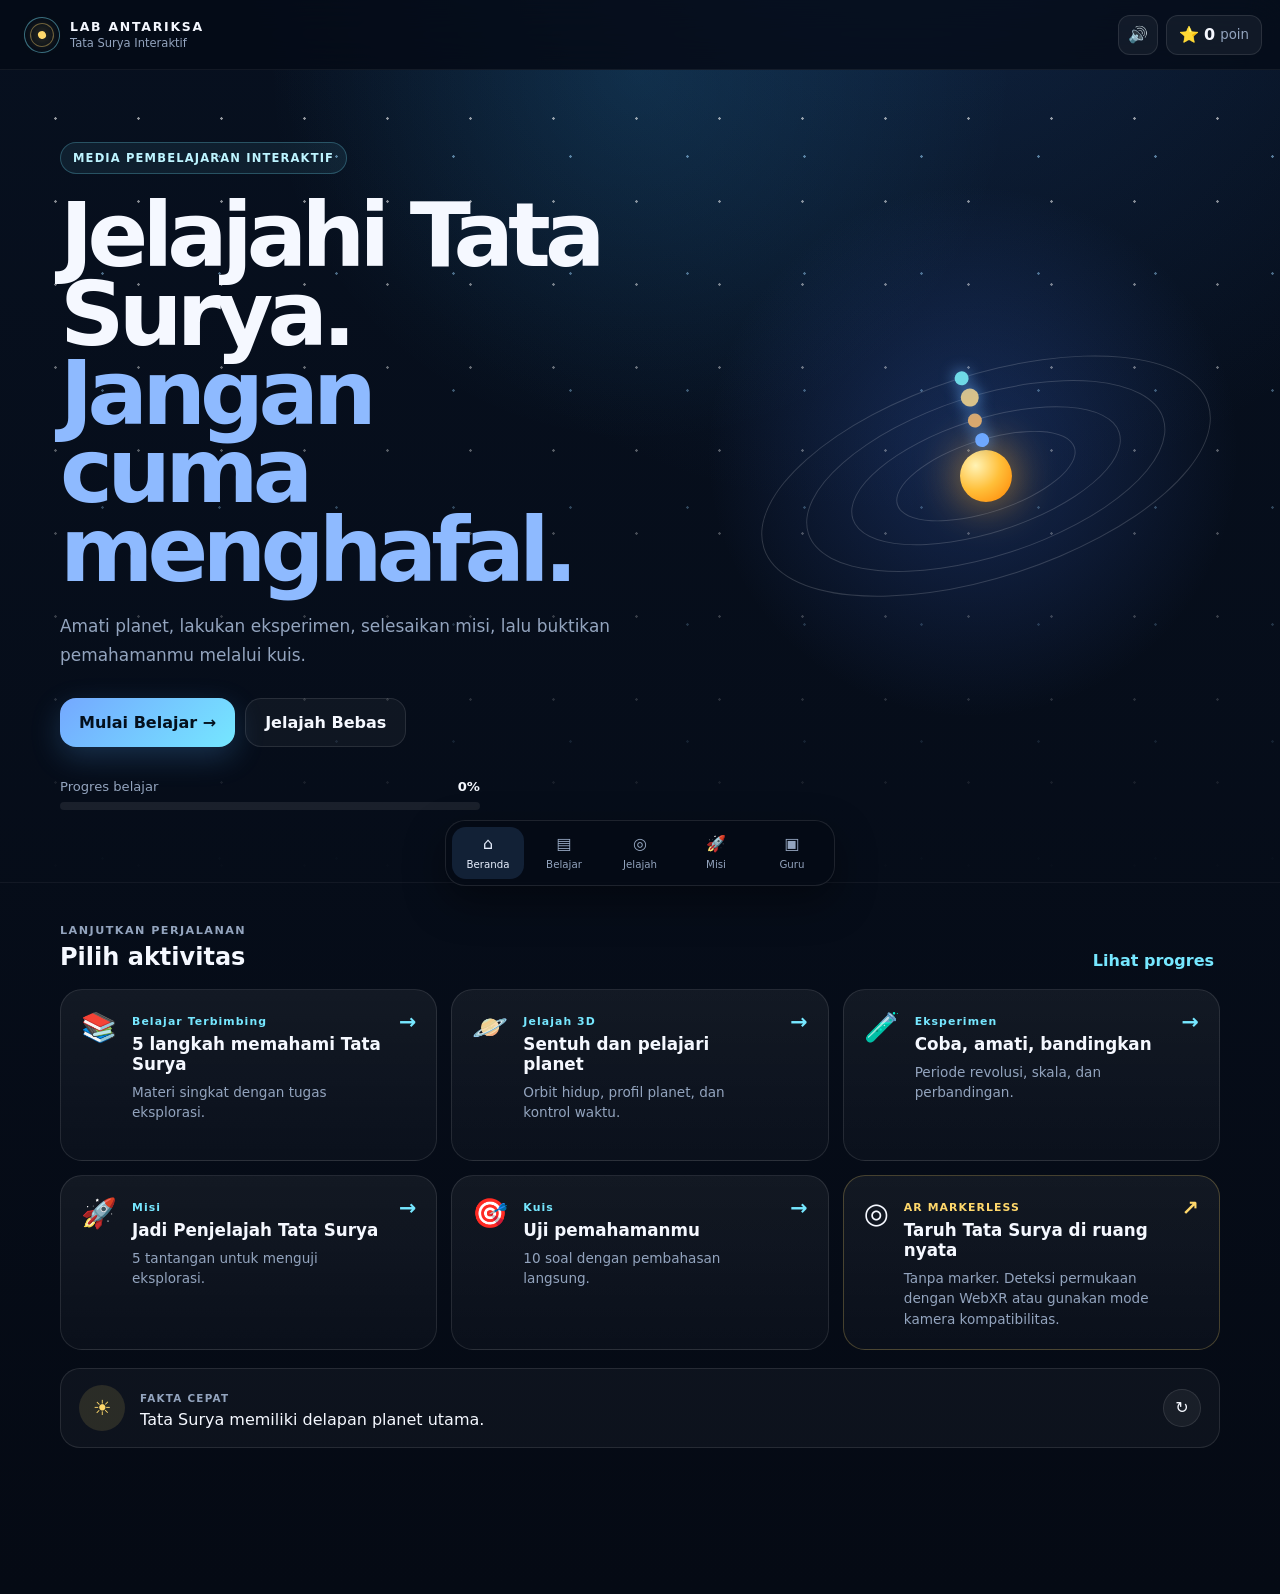
==== commit 56fd817f: "Add files via upload" ====
--- a/index.html
+++ b/index.html
@@ -4,7 +4,7 @@
 <meta charset="utf-8">
 <meta name="viewport" content="width=device-width,initial-scale=1,viewport-fit=cover">
 <meta name="theme-color" content="#07101f">
-<meta name="description" content="Laboratorium Tata Surya Interaktif — media pembelajaran berbasis web dengan jelajah planet, eksperimen, misi, kuis, dan AR beta.">
+<meta name="description" content="Laboratorium Tata Surya Interaktif — media pembelajaran berbasis web dengan jelajah planet, eksperimen, misi, kuis, dan AR markerless.">
 <title>Laboratorium Tata Surya Interaktif</title>
 <link rel="stylesheet" href="styles.css">
 </head>
@@ -54,7 +54,7 @@
           <button class="activity-card" data-route="experiment"><span class="activity-icon">🧪</span><div><small>Eksperimen</small><h3>Coba, amati, bandingkan</h3><p>Periode revolusi, skala, dan perbandingan.</p></div><b>→</b></button>
           <button class="activity-card" data-route="missions"><span class="activity-icon">🚀</span><div><small>Misi</small><h3>Jadi Penjelajah Tata Surya</h3><p>5 tantangan untuk menguji eksplorasi.</p></div><b>→</b></button>
           <button class="activity-card" data-route="quiz"><span class="activity-icon">🎯</span><div><small>Kuis</small><h3>Uji pemahamanmu</h3><p>10 soal dengan pembahasan langsung.</p></div><b>→</b></button>
-          <a class="activity-card ar-card" href="ar-marker.html"><span class="activity-icon">📷</span><div><small>AR • BETA</small><h3>Hadirkan Tata Surya</h3><p>Eksperimen kamera dan marker pada perangkat.</p></div><b>↗</b></a>
+          <a class="activity-card ar-card" href="ar.html?v=8"><span class="activity-icon">◎</span><div><small>AR MARKERLESS</small><h3>Taruh Tata Surya di ruang nyata</h3><p>Tanpa marker. Deteksi permukaan dengan WebXR atau gunakan mode kamera kompatibilitas.</p></div><b>↗</b></a>
         </div>
 
         <div class="fact-strip"><div class="fact-orb">☀</div><div><small>FAKTA CEPAT</small><p id="quickFact">Tata Surya memiliki delapan planet utama.</p></div><button id="nextFact" class="round-btn">↻</button></div>
